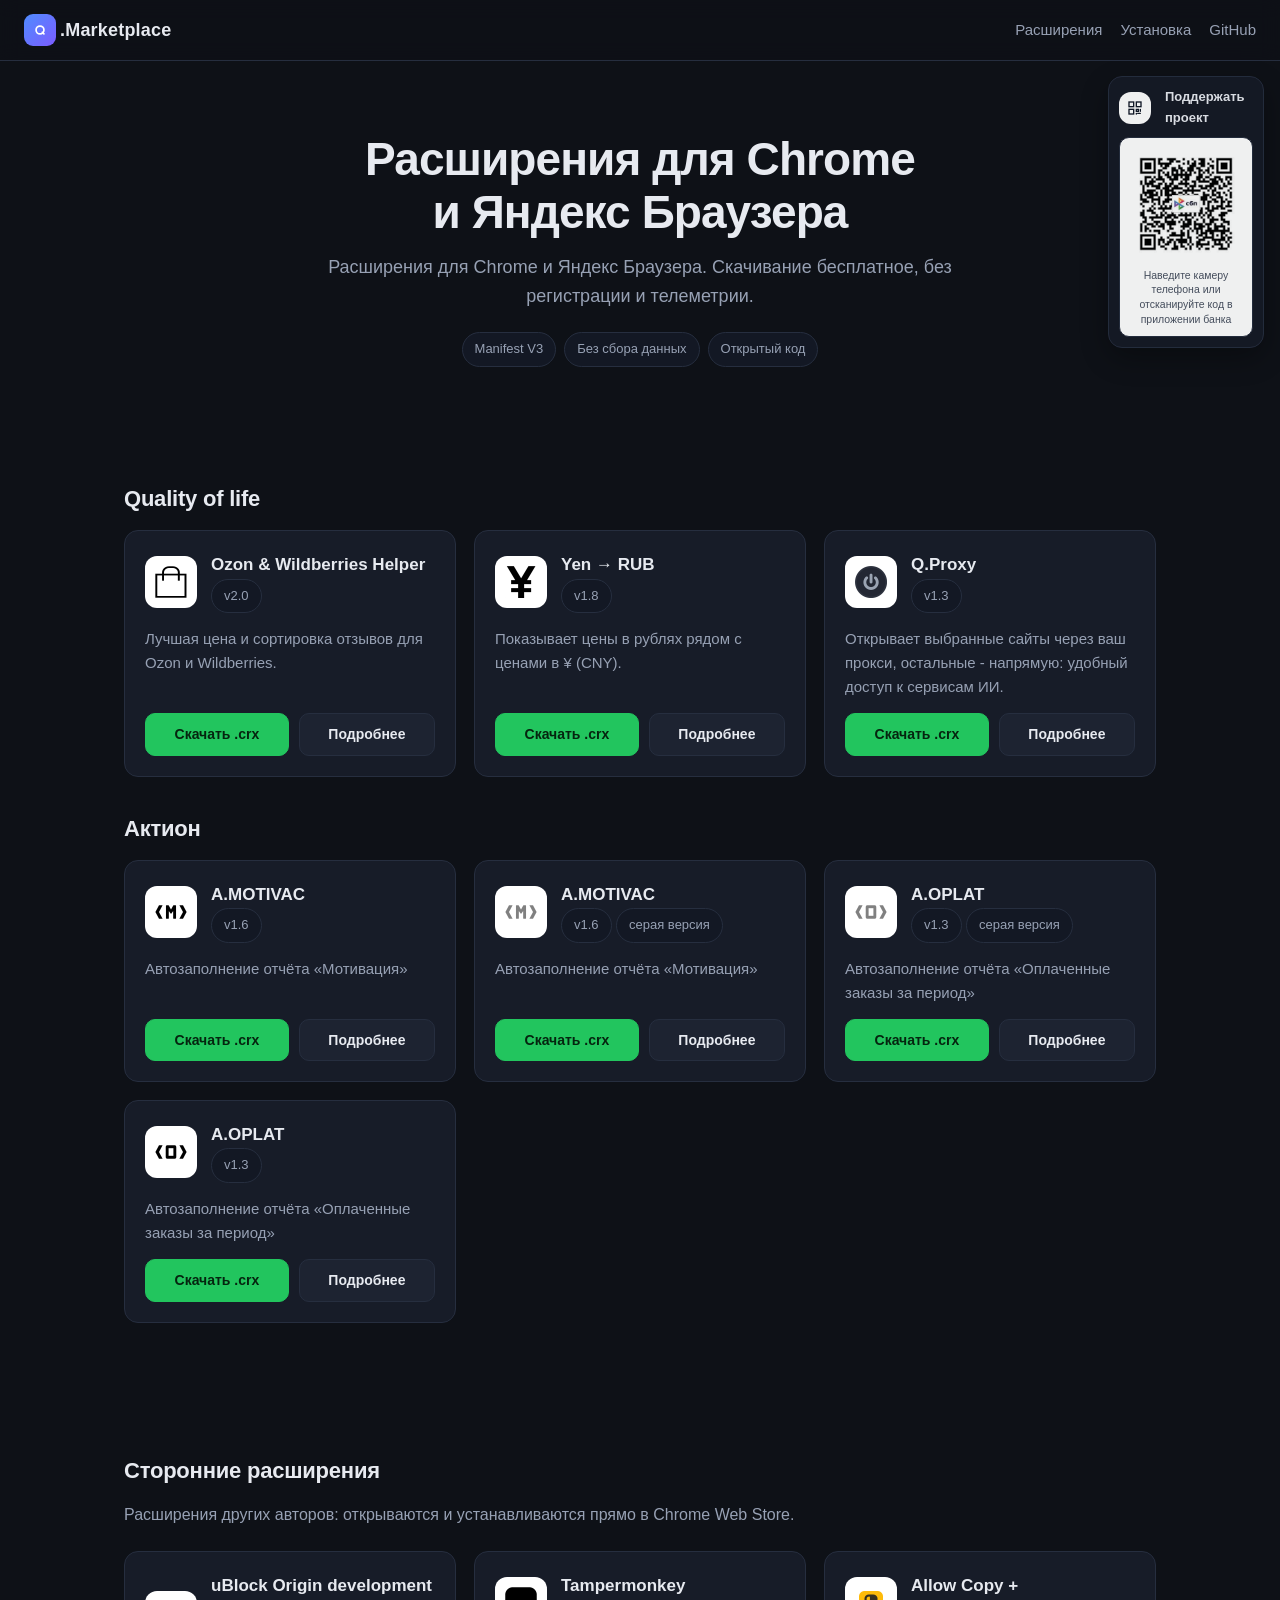
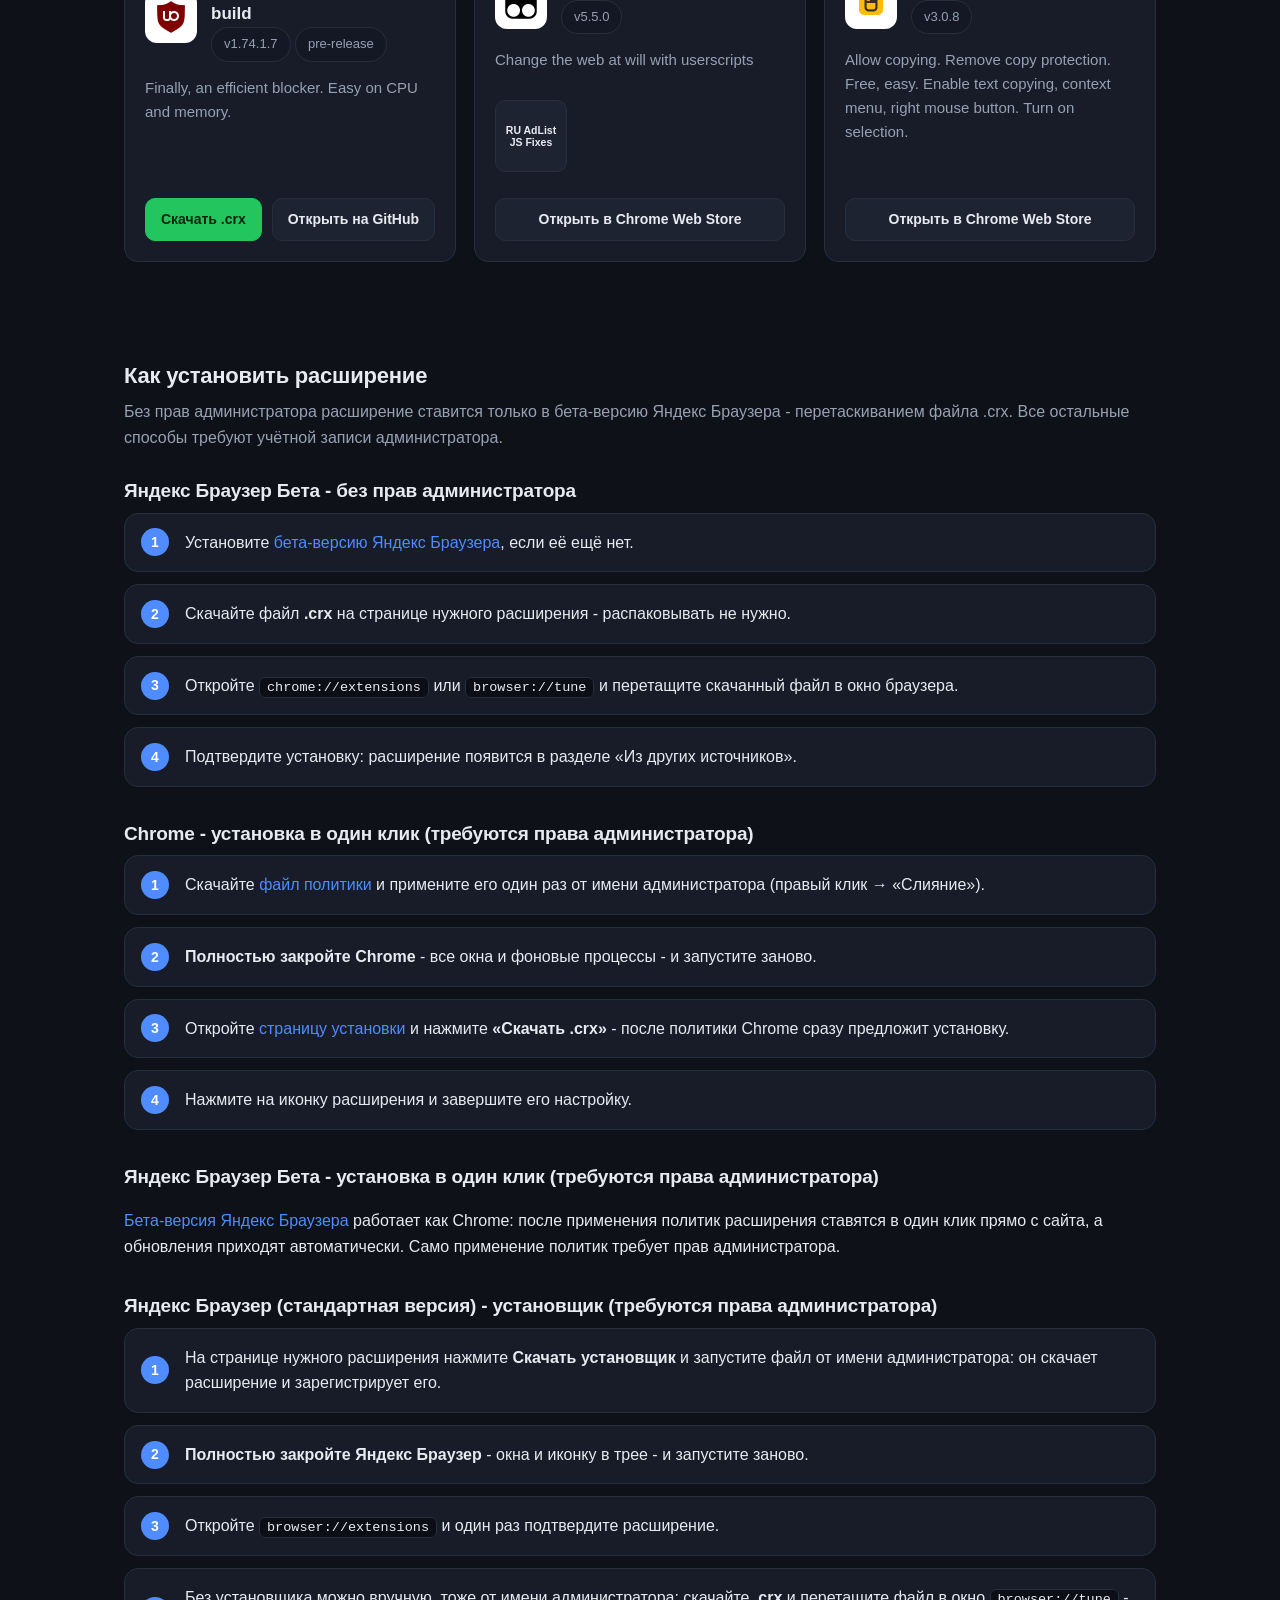
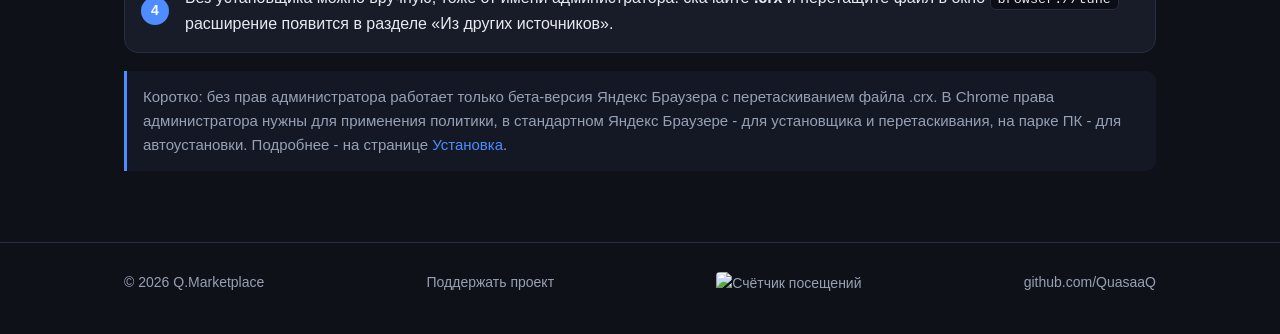
==== index.html @ f168f77b "Publish 2026-09-20 10:15" ====
<!DOCTYPE html>
<html lang="ru">
<head>
  <meta charset="UTF-8">
  <meta name="viewport" content="width=device-width, initial-scale=1">
  <title>Q.Marketplace - расширения для Chrome и Яндекс Браузера</title>
  <meta name="description" content="Расширения для Chrome и Яндекс Браузера">
  <link rel="icon" href="assets/icon.svg">
  <link rel="stylesheet" href="assets/style.css">
<!-- Yandex.Metrika counter -->
<script type="text/javascript">
   (function(m,e,t,r,i,k,a){m[i]=m[i]||function(){(m[i].a=m[i].a||[]).push(arguments)};
   m[i].l=1*new Date();
   for (var j = 0; j < document.scripts.length; j++) { if (document.scripts[j].src === r) { return; } }
   k=e.createElement(t),a=e.getElementsByTagName(t)[0],k.async=1,k.src=r,a.parentNode.insertBefore(k,a)})
   (window, document, "script", "https://mc.yandex.ru/metrika/tag.js", "ym");

   ym(112718501, "init", { clickmap:true, trackLinks:true, accurateTrackBounce:true, webvisor:true });
</script>
<noscript><div><img src="https://mc.yandex.ru/watch/112718501" style="position:absolute; left:-9999px;" alt=""></div></noscript>
<!-- /Yandex.Metrika counter -->
</head>
<body>

<header class="site-header">
  <a class="brand" href="./" aria-label="Q.Marketplace"><span class="brand-mark"><svg viewBox="0 0 64 64" width="18" height="18" aria-hidden="true" xmlns="http://www.w3.org/2000/svg"><g fill="none" stroke="#ffffff" stroke-width="6" stroke-linecap="round"><circle cx="32" cy="32" r="14"/><line x1="40" y1="40" x2="46" y2="46"/></g></svg></span>.Marketplace</a>
  <nav class="site-nav">
    <a href="#extensions">Расширения</a>
    <a href="install/">Установка</a>
    <a href="https://github.com/QuasaaQ" target="_blank" rel="noopener">GitHub</a>
  </nav>
</header><aside class="card donate-widget" id="donate">
  <div class="card-head">
    <div class="card-icon"><svg viewBox="0 0 24 24" width="22" height="22" aria-hidden="true" xmlns="http://www.w3.org/2000/svg"><g fill="none" stroke="#111827" stroke-width="2" stroke-linecap="round"><rect x="3" y="3" width="7" height="7"/><rect x="14" y="3" width="7" height="7"/><rect x="3" y="14" width="7" height="7"/><path d="M14 14h3v3h-3z"/><path d="M20 14v3M20 20h-4M14 20v1"/></g></svg></div>
    <div>
      <h3>Поддержать проект</h3><span class="badge">QR-код</span>
    </div>
  </div>
  <p>Расширения бесплатные, без рекламы и регистрации. Если они экономят ваше время, можно поддержать разработку переводом по QR-коду - сумма любая.</p>
  <div class="donate-qr">
    <img src="assets/donation-qr.jpg" alt="Поддержать проект" loading="lazy">
    <span class="donate-caption">Наведите камеру телефона или отсканируйте код в приложении банка</span>
  </div>
</aside>
<main>

  <section class="hero">
    <div class="wrap">
      <h1>Расширения для Chrome<br>и Яндекс Браузера</h1>
      <p>Расширения для Chrome и Яндекс Браузера. Скачивание бесплатное, без регистрации и телеметрии.</p>
      <div class="hero-badges">
        <span class="badge">Manifest V3</span>
        <span class="badge">Без сбора данных</span>
        <span class="badge">Открытый код</span>
      </div>
    </div>
  </section>

  <section class="section" id="extensions">
    <div class="wrap">

      <div class="section-head">
        <h2 class="section-title">Quality of life</h2>
      </div>
      <div class="grid">
        <article class="card">
          <div class="card-head">
            <div class="card-icon"><img src="assets/ozon-wb-helper.png" alt=""></div>
            <div>
              <h3>Ozon & Wildberries Helper</h3>
              <span class="badge">v2.0</span>
            </div>
          </div>
          <p>Лучшая цена и сортировка отзывов для Ozon и Wildberries.</p>
          <div class="card-actions">
            <a class="btn btn-success" href="downloads/ozon-wb-helper.crx">Скачать .crx</a>
            <a class="btn" href="ozon-wb-helper/">Подробнее</a>
          </div>
        </article>
        <article class="card">
          <div class="card-head">
            <div class="card-icon"><img src="assets/yen-to-rub.png" alt=""></div>
            <div>
              <h3>Yen → RUB</h3>
              <span class="badge">v1.8</span>
            </div>
          </div>
          <p>Показывает цены в рублях рядом с ценами в ¥ (CNY).</p>
          <div class="card-actions">
            <a class="btn btn-success" href="downloads/yen-to-rub.crx">Скачать .crx</a>
            <a class="btn" href="yen-to-rub/">Подробнее</a>
          </div>
        </article>
        <article class="card">
          <div class="card-head">
            <div class="card-icon"><img src="assets/q-proxy.png" alt=""></div>
            <div>
              <h3>Q.Proxy</h3>
              <span class="badge">v1.3</span>
            </div>
          </div>
          <p>Открывает выбранные сайты через ваш прокси, остальные - напрямую: удобный доступ к сервисам ИИ.</p>
          <div class="card-actions">
            <a class="btn btn-success" href="downloads/q-proxy.crx">Скачать .crx</a>
            <a class="btn" href="q-proxy/">Подробнее</a>
          </div>
        </article>
      </div>
      <div class="section-head">
        <h2 class="section-title">Актион</h2>
      </div>
      <div class="grid">
        <article class="card">
          <div class="card-head">
            <div class="card-icon"><img src="assets/a-motivac.png" alt=""></div>
            <div>
              <h3>A.MOTIVAC</h3>
              <span class="badge">v1.6</span>
            </div>
          </div>
          <p>Автозаполнение отчёта «Мотивация»</p>
          <div class="card-actions">
            <a class="btn btn-success" href="downloads/a-motivac.crx">Скачать .crx</a>
            <a class="btn" href="a-motivac/">Подробнее</a>
          </div>
        </article>
        <article class="card">
          <div class="card-head">
            <div class="card-icon"><img src="assets/a-motivac-grey.png" alt=""></div>
            <div>
              <h3>A.MOTIVAC</h3>
              <span class="badge">v1.6</span> <span class="badge">серая версия</span>
            </div>
          </div>
          <p>Автозаполнение отчёта «Мотивация»</p>
          <div class="card-actions">
            <a class="btn btn-success" href="downloads/a-motivac-grey.crx">Скачать .crx</a>
            <a class="btn" href="a-motivac-grey/">Подробнее</a>
          </div>
        </article>
        <article class="card">
          <div class="card-head">
            <div class="card-icon"><img src="assets/a-oplat-grey.png" alt=""></div>
            <div>
              <h3>A.OPLAT</h3>
              <span class="badge">v1.3</span> <span class="badge">серая версия</span>
            </div>
          </div>
          <p>Автозаполнение отчёта «Оплаченные заказы за период»</p>
          <div class="card-actions">
            <a class="btn btn-success" href="downloads/a-oplat-grey.crx">Скачать .crx</a>
            <a class="btn" href="a-oplat-grey/">Подробнее</a>
          </div>
        </article>
        <article class="card">
          <div class="card-head">
            <div class="card-icon"><img src="assets/a-oplat.png" alt=""></div>
            <div>
              <h3>A.OPLAT</h3>
              <span class="badge">v1.3</span>
            </div>
          </div>
          <p>Автозаполнение отчёта «Оплаченные заказы за период»</p>
          <div class="card-actions">
            <a class="btn btn-success" href="downloads/a-oplat.crx">Скачать .crx</a>
            <a class="btn" href="a-oplat/">Подробнее</a>
          </div>
        </article>
      </div>

    </div>
  </section>

  <section class="section" id="external">
    <div class="wrap">
      <div class="section-head">
        <h2 class="section-title">Сторонние расширения</h2>
      </div>
      <p class="section-sub">Расширения других авторов: открываются и устанавливаются прямо в Chrome Web Store.</p>
      <div class="grid">
        <article class="card">
          <div class="card-head">
            <div class="card-icon"><img src="assets/external/ublock.png" alt=""></div>
            <div>
              <h3>uBlock Origin development build</h3> <span class="badge">v1.74.1.7</span> <span class="badge">pre-release</span>
            </div>
          </div>
          <p>Finally, an efficient blocker. Easy on CPU and memory.</p>
          <div class="card-actions">
            <a class="btn btn-success" href="downloads/external/ublock.crx" download>Скачать .crx</a>
            <a class="btn" href="https://github.com/gorhill/uBlock/releases/tag/1.74.1b7" target="_blank" rel="noopener">Открыть на GitHub</a>
          </div>
        </article>
        <article class="card">
          <div class="card-head">
            <div class="card-icon"><img src="assets/external/dhdgffkkebhmkfjojejmpbldmpobfkfo.png" alt=""></div>
            <div>
              <h3>Tampermonkey</h3> <span class="badge">v5.5.0</span>
            </div>
          </div>
          <p>Change the web at will with userscripts</p>
          <div class="extra-actions">
          <a class="btn-extra" href="https://greasyfork.org/en/scripts/19993-ru-adlist-js-fixes" target="_blank" rel="noopener" title="RU AdList JS Fixes">RU AdList JS Fixes</a>
          </div>
          <div class="card-actions">
            <a class="btn" href="https://chromewebstore.google.com/detail/dhdgffkkebhmkfjojejmpbldmpobfkfo" target="_blank" rel="noopener">Открыть в Chrome Web Store</a>
          </div>
        </article>
        <article class="card">
          <div class="card-head">
            <div class="card-icon"><img src="assets/external/ajhbdcgfhlhhmocddefknjjkejcfpbnj.png" alt=""></div>
            <div>
              <h3>Allow Copy +</h3> <span class="badge">v3.0.8</span>
            </div>
          </div>
          <p>Allow copying. Remove copy protection. Free, easy. Enable text copying, context menu, right mouse button. Turn on selection.</p>
          <div class="card-actions">
            <a class="btn" href="https://chromewebstore.google.com/detail/ajhbdcgfhlhhmocddefknjjkejcfpbnj" target="_blank" rel="noopener">Открыть в Chrome Web Store</a>
          </div>
        </article>
      </div>
    </div>
  </section>

  <section class="section" id="how">
    <div class="wrap">
      <h2 class="section-title">Как установить расширение</h2>
      <p class="section-sub">Без прав администратора расширение ставится только в бета-версию Яндекс Браузера - перетаскиванием файла .crx. Все остальные способы требуют учётной записи администратора.</p>

      <h3 class="section-title" style="font-size:19px;margin:26px 0 6px">Яндекс Браузер Бета - без прав администратора</h3>
      <ol class="steps">
        <li>Установите <a href="https://browser.yandex.ru/beta" target="_blank" rel="noopener">бета-версию Яндекс Браузера</a>, если её ещё нет.</li>
        <li>Скачайте файл <strong>.crx</strong> на странице нужного расширения - распаковывать не нужно.</li>
        <li>Откройте <code>chrome://extensions</code> или <code>browser://tune</code> и перетащите скачанный файл в окно браузера.</li>
        <li>Подтвердите установку: расширение появится в разделе «Из других источников».</li>
      </ol>

      <h3 class="section-title" style="font-size:19px;margin:32px 0 6px">Chrome - установка в один клик (требуются права администратора)</h3>
      <ol class="steps">
        <li>Скачайте <a href="install/install-policy.reg" download>файл политики</a> и примените его один раз от имени администратора (правый клик → «Слияние»).</li>
        <li><strong>Полностью закройте Chrome</strong> - все окна и фоновые процессы - и запустите заново.</li>
        <li>Откройте <a href="install/">страницу установки</a> и нажмите <strong>«Скачать .crx»</strong> - после политики Chrome сразу предложит установку.</li>
        <li>Нажмите на иконку расширения и завершите его настройку.</li>
      </ol>

      <h3 class="section-title" style="font-size:19px;margin:32px 0 6px">Яндекс Браузер Бета - установка в один клик (требуются права администратора)</h3>
      <p class="lead"><a href="https://browser.yandex.ru/beta" target="_blank" rel="noopener">Бета-версия Яндекс Браузера</a> работает как Chrome: после применения политик расширения ставятся в один клик прямо с сайта, а обновления приходят автоматически. Само применение политик требует прав администратора.</p>

      <h3 class="section-title" style="font-size:19px;margin:32px 0 6px">Яндекс Браузер (стандартная версия) - установщик (требуются права администратора)</h3>
      <ol class="steps">
        <li>На странице нужного расширения нажмите <strong>Скачать установщик</strong> и запустите файл от имени администратора: он скачает расширение и зарегистрирует его.</li>
        <li><strong>Полностью закройте Яндекс Браузер</strong> - окна и иконку в трее - и запустите заново.</li>
        <li>Откройте <code>browser://extensions</code> и один раз подтвердите расширение.</li>
        <li>Без установщика можно вручную, тоже от имени администратора: скачайте <strong>.crx</strong> и перетащите файл в окно <code>browser://tune</code> - расширение появится в разделе «Из других источников».</li>
      </ol>

      <p class="note">Коротко: без прав администратора работает только бета-версия Яндекс Браузера с перетаскиванием файла .crx. В Chrome права администратора нужны для применения политики, в стандартном Яндекс Браузере - для установщика и перетаскивания, на парке ПК - для автоустановки. Подробнее - на странице <a href="install/">Установка</a>.</p>
    </div>
  </section>

</main>
<footer class="site-footer">
  <div class="wrap">
    <span>© <span id="year">2026</span> Q.Marketplace</span>

    <a class="footer-donate" href="#donate">Поддержать проект</a>
    <span class="visit-badge"><img src="https://hits.sh/quasaaq.github.io/marketplace.svg?style=flat-square&label=visits&color=4f8cff" alt="Счётчик посещений" loading="lazy"></span>
    <a href="https://github.com/QuasaaQ" target="_blank" rel="noopener">github.com/QuasaaQ</a>
  </div>
</footer>

<script>document.getElementById('year').textContent = new Date().getFullYear();</script>
</body>
</html>
---- assets/style.css ----
/* Q.Marketplace - общие стили сайта (GitHub Pages) */

:root {
  --bg: #0e1117;
  --bg-soft: #131824;
  --surface: #171c28;
  --surface-2: #1d2331;
  --border: #262e3f;
  --text: #e7eaf0;
  --muted: #97a1b4;
  --accent: #4f8cff;
  --accent-hover: #3d7bf0;
  --success: #22c55e;
  --radius: 14px;
  --radius-sm: 10px;
  --max: 1080px;
  --shadow: 0 10px 30px rgba(0, 0, 0, .35);
}

* { box-sizing: border-box; }

html { scroll-behavior: smooth; }

body {
  margin: 0;
  background: var(--bg);
  color: var(--text);
  font: 16px/1.6 -apple-system, BlinkMacSystemFont, "Segoe UI", Roboto, "Helvetica Neue", Arial, sans-serif;
  -webkit-font-smoothing: antialiased;
}

a { color: var(--accent); text-decoration: none; }
a:hover { text-decoration: underline; }

img { max-width: 100%; display: block; }

/* ---------- Шапка ---------- */

.site-header {
  position: sticky;
  top: 0;
  z-index: 20;
  display: flex;
  align-items: center;
  justify-content: space-between;
  gap: 16px;
  padding: 14px 24px;
  background: rgba(14, 17, 23, .82);
  backdrop-filter: blur(10px);
  border-bottom: 1px solid var(--border);
}

.brand {
  display: inline-flex;
  align-items: center;
  gap: 4px;
  color: var(--text);
  font-weight: 700;
  font-size: 18px;
  letter-spacing: .2px;
}
.brand:hover { text-decoration: none; }

.brand-mark {
  display: grid;
  place-items: center;
  width: 32px;
  height: 32px;
  border-radius: 9px;
  background: linear-gradient(135deg, var(--accent), #7b5cff);
  color: #fff;
  font-weight: 800;
  font-size: 18px;
}

.site-nav { display: flex; align-items: center; gap: 18px; font-size: 15px; }
.site-nav a { color: var(--muted); }
.site-nav a:hover { color: var(--text); text-decoration: none; }

/* ---------- Контейнер ---------- */

.wrap {
  max-width: var(--max);
  margin: 0 auto;
  padding: 0 24px;
}

/* ---------- Hero ---------- */

.hero {
  padding: 72px 0 40px;
  text-align: center;
}

.hero h1 {
  margin: 0 0 14px;
  font-size: clamp(28px, 5vw, 46px);
  line-height: 1.15;
  letter-spacing: -0.02em;
}

.hero p {
  margin: 0 auto;
  max-width: 640px;
  color: var(--muted);
  font-size: 18px;
}

.hero-badges {
  display: flex;
  flex-wrap: wrap;
  justify-content: center;
  gap: 8px;
  margin-top: 22px;
}


.badge {
  display: inline-block;
  padding: 6px 12px;
  border: 1px solid var(--border);
  border-radius: 999px;
  background: var(--bg-soft);
  color: var(--muted);
  font-size: 13px;
}

/* ---------- Секции ---------- */

.section { padding: 40px 0 56px; }

.section-title {
  margin: 0 0 6px;
  font-size: 22px;
  letter-spacing: -0.01em;
}

.section-sub {
  margin: 0 0 24px;
  color: var(--muted);
}

/* ---------- Сетка карточек ---------- */

.grid {
  display: grid;
  grid-template-columns: repeat(auto-fill, minmax(300px, 1fr));
  gap: 18px;
}

.card {
  display: flex;
  flex-direction: column;
  gap: 14px;
  padding: 20px;
  background: var(--surface);
  border: 1px solid var(--border);
  border-radius: var(--radius);
  transition: transform .15s ease, border-color .15s ease;
}
.card:hover { transform: translateY(-2px); border-color: #33405a; }

.card-head { display: flex; align-items: center; gap: 14px; }

.section-head {
  display: flex;
  align-items: center;
  justify-content: space-between;
  gap: 16px;
  flex-wrap: wrap;
  margin: 34px 0 14px;
}
.section-head .section-title { margin: 0; }

.card-icon {
  flex: 0 0 auto;
  width: 52px;
  height: 52px;
  border-radius: 12px;
  background: #fff;
  display: grid;
  place-items: center;
  overflow: hidden;
}
.card-icon img { width: 32px; height: 32px; }

.card h3 { margin: 0; font-size: 17px; }
.card p { margin: 0; color: var(--muted); font-size: 15px; }

.card-actions { display: flex; flex-wrap: wrap; gap: 10px; margin-top: auto; }

/* Дополнительные ссылки стороннего расширения: квадратные кнопки над основными */
.extra-actions {
  display: flex;
  flex-wrap: wrap;
  gap: 10px;
  margin: 14px 0 12px;
}

.btn-extra {
  width: 72px;
  height: 72px;
  display: inline-flex;
  align-items: center;
  justify-content: center;
  padding: 6px;
  font-size: 10.5px;
  line-height: 1.2;
  font-weight: 600;
  color: var(--text);
  background: var(--surface-2);
  border: 1px solid var(--border);
  border-radius: var(--radius-sm);
  text-align: center;
  overflow: hidden;
  word-break: break-word;
}

.btn-extra:hover {
  background: #232b3c;
  border-color: var(--accent);
  color: #fff;
  text-decoration: none;
}

/* На карточке две кнопки стоят в один ряд: делаем их компактнее */
.card .card-actions .btn {
  flex: 1 1 auto;
  padding: 9px 12px;
  font-size: 14px;
  white-space: nowrap;
}

/* ---------- Кнопки ---------- */

.btn {
  display: inline-flex;
  align-items: center;
  justify-content: center;
  gap: 8px;
  padding: 10px 16px;
  border: 1px solid var(--border);
  border-radius: var(--radius-sm);
  background: var(--surface-2);
  color: var(--text);
  font-size: 15px;
  font-weight: 600;
  cursor: pointer;
  transition: background .15s ease, border-color .15s ease, transform .1s ease;
}
.btn:hover { background: #232b3c; text-decoration: none; }
.btn:active { transform: translateY(1px); }

.btn-primary {
  background: var(--accent);
  border-color: var(--accent);
  color: #fff;
}
.btn-primary:hover { background: var(--accent-hover); border-color: var(--accent-hover); }

.btn-success {
  background: var(--success);
  border-color: var(--success);
  color: #05240f;
}
.btn-success:hover { background: #1eb257; border-color: #1eb257; }

/* ---------- Шаги ---------- */

.steps {
  counter-reset: step;
  list-style: none;
  margin: 0;
  padding: 0;
  display: grid;
  gap: 12px;
}

.steps li {
  position: relative;
  padding: 16px 18px 16px 60px;
  background: var(--surface);
  border: 1px solid var(--border);
  border-radius: var(--radius);
}

.steps li::before {
  counter-increment: step;
  content: counter(step);
  position: absolute;
  left: 16px;
  top: 50%;
  transform: translateY(-50%);
  width: 28px;
  height: 28px;
  display: grid;
  place-items: center;
  border-radius: 50%;
  background: var(--accent);
  color: #fff;
  font-weight: 700;
  font-size: 14px;
}

.steps code {
  padding: 2px 7px;
  border-radius: 6px;
  background: #0b0e14;
  border: 1px solid var(--border);
  font-size: 13.5px;
  word-break: break-all;
}

.note {
  margin-top: 18px;
  padding: 14px 16px;
  border-left: 3px solid var(--accent);
  background: var(--bg-soft);
  border-radius: 0 var(--radius-sm) var(--radius-sm) 0;
  color: var(--muted);
  font-size: 15px;
}

/* ---------- Статья расширения ---------- */

.article { padding: 40px 0 64px; }

.article h1 { margin: 0 0 10px; font-size: clamp(26px, 4vw, 38px); letter-spacing: -0.02em; }
.article .lead { color: var(--muted); font-size: 18px; max-width: 720px; }

.article h2 { margin: 40px 0 12px; font-size: 21px; }

.feature-list { margin: 0; padding-left: 20px; color: var(--muted); }
.feature-list li { margin-bottom: 8px; }
.feature-list strong { color: var(--text); }

.download-box {
  display: flex;
  flex-wrap: wrap;
  align-items: center;
  justify-content: space-between;
  gap: 16px;
  margin: 22px 0 4px;
  padding: 20px;
  background: var(--surface);
  border: 1px solid var(--border);
  border-radius: var(--radius);
}

.download-box .meta { color: var(--muted); font-size: 14px; }
.download-box .meta strong { display: block; color: var(--text); font-size: 16px; }

.crumb { display: inline-block; margin-bottom: 18px; color: var(--muted); font-size: 14px; }

/* ---------- Поддержать проект: карточка с QR-кодом ---------- */

/* Карточка повторяет стиль карточек расширений (.card), но выведена из потока:
   она висит полупрозрачной подложкой в правом верхнем углу, поэтому вёрстку
   страницы не меняет - никакой второй колонки, никаких сдвигов текста. */
.donate-widget {
  position: fixed;
  top: 76px;
  right: 16px;
  z-index: 10;
  width: 232px;
  padding: 14px;
  gap: 10px;
  background: rgba(23, 28, 40, .92);
  backdrop-filter: blur(8px);
  -webkit-backdrop-filter: blur(8px);
  box-shadow: var(--shadow);
  opacity: .94;
  transition: opacity .15s ease;
}

.donate-widget:hover { opacity: 1; }

.donate-widget .card-icon { width: 40px; height: 40px; }
.donate-widget .card-icon svg { width: 20px; height: 20px; }
.donate-widget h3 { font-size: 15px; }
.donate-widget p { font-size: 13px; }

/* QR-код всегда на белой подложке: так он читается сканером */
.donate-widget .donate-qr {
  padding: 10px;
  background: #fff;
  border: 1px solid var(--border);
  border-radius: var(--radius-sm);
  text-align: center;
}

.donate-widget .donate-qr img { width: 100%; max-width: 220px; height: auto; margin: 0 auto; }

.donate-caption {
  display: block;
  margin-top: 8px;
  color: #4a5262;
  font-size: 11.5px;
  line-height: 1.4;
}

.donate-widget .card-actions .btn { flex: 1 1 auto; }

/* На средних экранах подложка ужимается до QR-кода, на телефонах - до
   минимальной карточки, чтобы не закрывать содержимое страницы. */
@media (max-width: 1500px) {
  .donate-widget { width: 156px; padding: 10px; gap: 8px; }
  .donate-widget p,
  .donate-widget .card-actions,
  .donate-widget .card-head .badge { display: none; }
  .donate-widget h3 { font-size: 13px; }
  .donate-widget .card-icon { width: 32px; height: 32px; }
  .donate-widget .card-icon svg { width: 16px; height: 16px; }
  .donate-widget .donate-qr img { max-width: 118px; }
  .donate-caption { font-size: 10.5px; }
}

@media (max-width: 720px) {
  .donate-widget { width: 104px; top: 64px; right: 8px; padding: 8px; gap: 6px; }
  .donate-widget .card-head { gap: 8px; }
  .donate-widget h3 { font-size: 11.5px; }
  .donate-widget .card-icon { width: 28px; height: 28px; }
  .donate-widget .donate-caption { display: none; }
  .donate-widget .donate-qr { padding: 6px; }
  .donate-widget .donate-qr img { max-width: 80px; }
}

/* ---------- Подвал ---------- */

.site-footer {
  border-top: 1px solid var(--border);
  padding: 28px 0 40px;
  color: var(--muted);
  font-size: 14px;
}
.site-footer .wrap { display: flex; flex-wrap: wrap; gap: 12px; justify-content: space-between; align-items: center; }
.site-footer a { color: var(--muted); }
.site-footer a:hover { color: var(--text); }

.footer-donate { color: var(--accent); }

/* Публичный счётчик посещений (необязательный) */
.visit-badge { display: inline-flex; align-items: center; }
.visit-badge img { height: 20px; border-radius: 4px; }

/* ---------- Адаптив ---------- */

@media (max-width: 560px) {
  .wrap { padding: 0 16px; }
  .site-header { padding: 12px 16px; }
  .hero { padding: 48px 0 28px; }
  .download-box { flex-direction: column; align-items: stretch; }
}
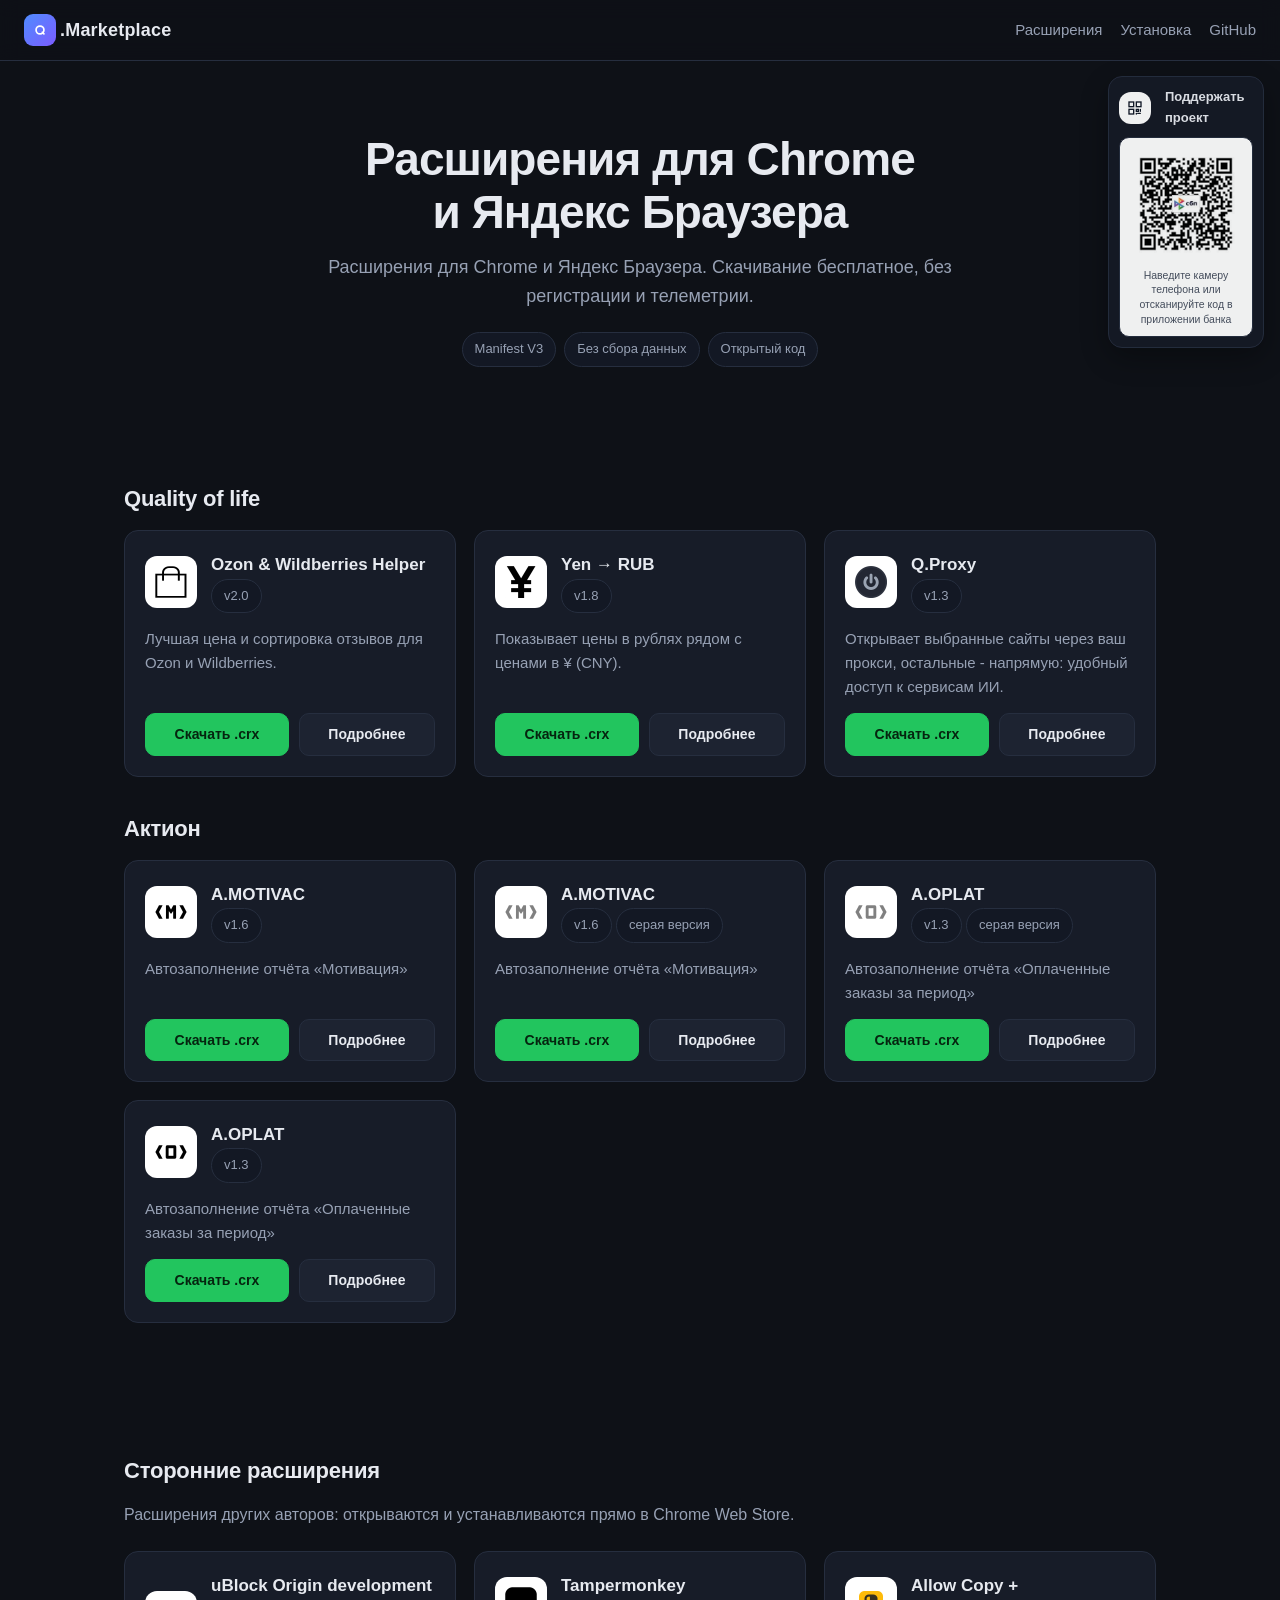
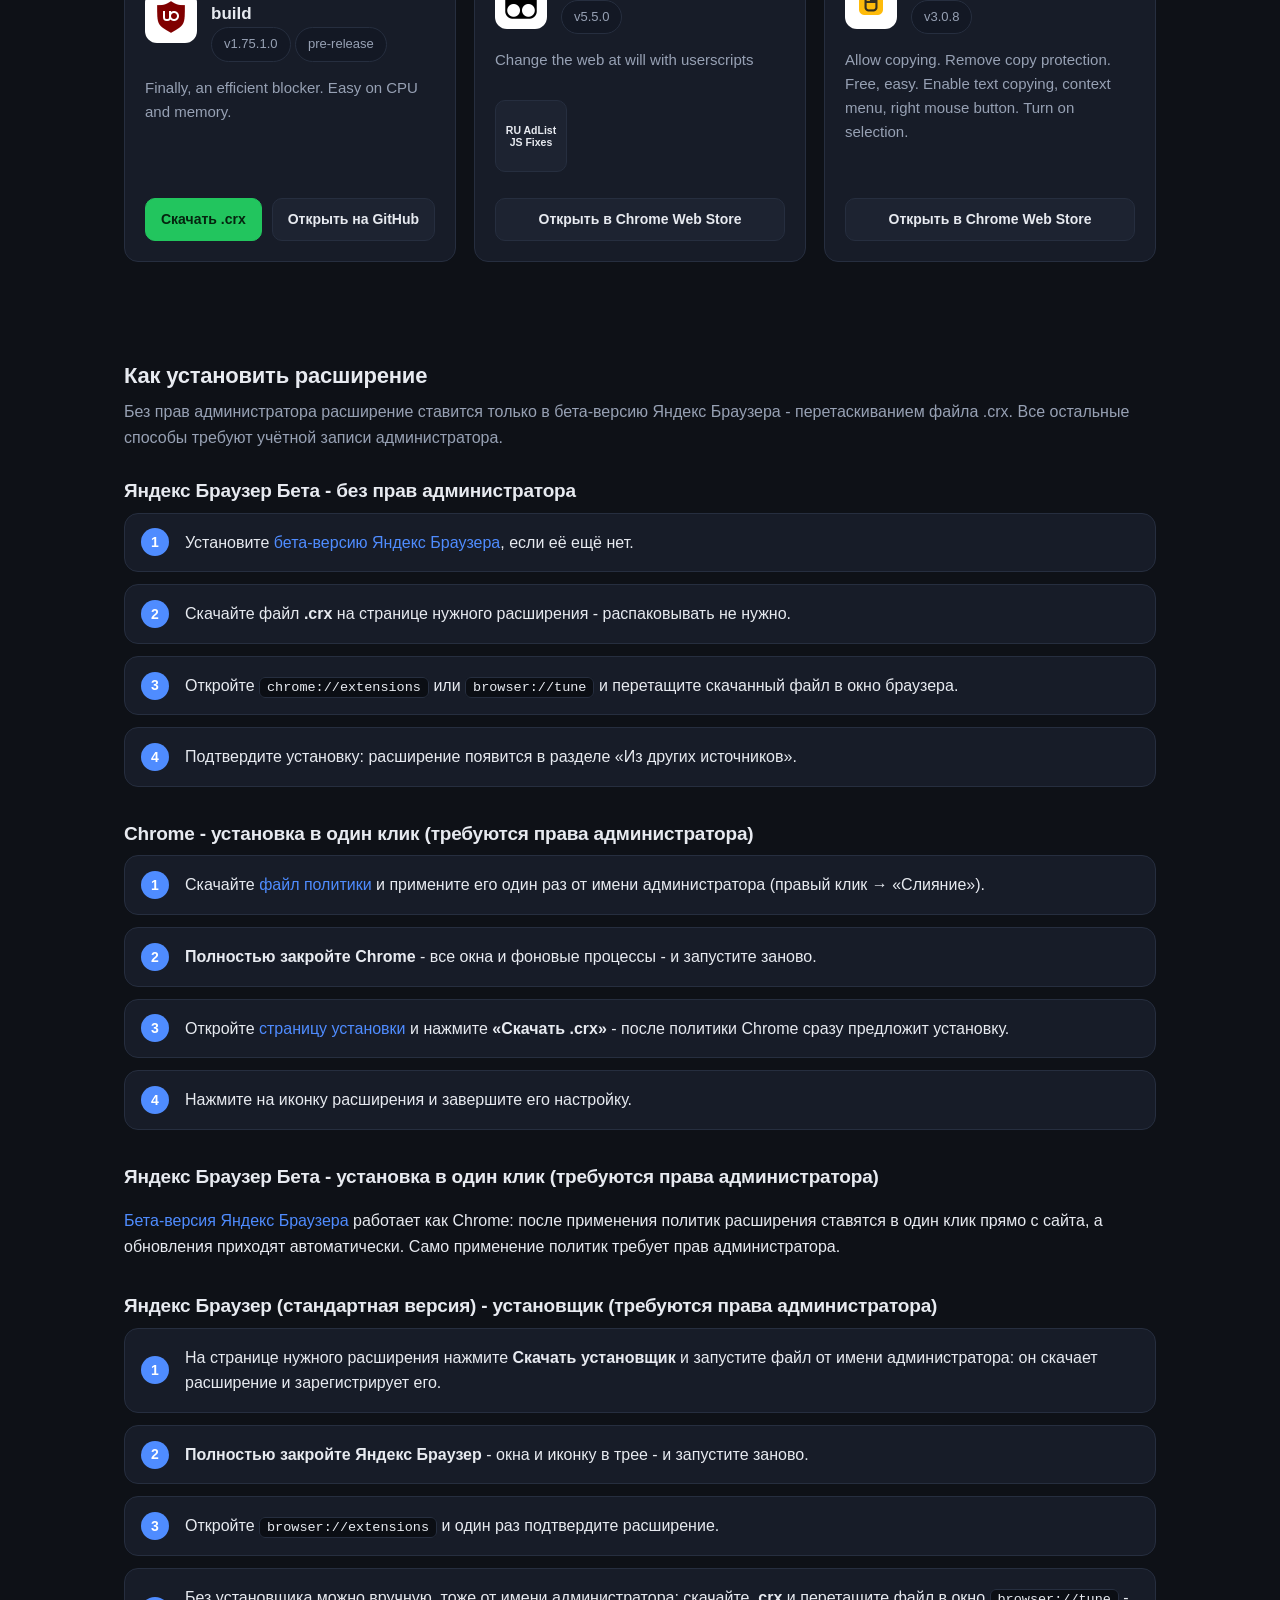
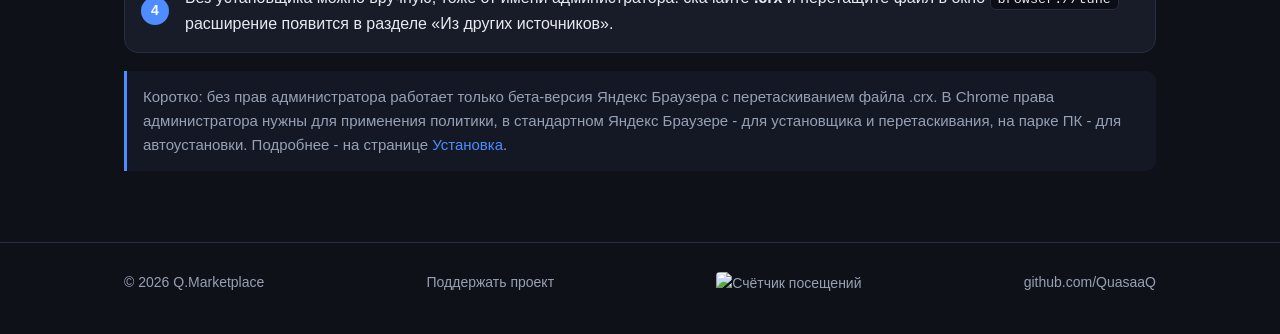
==== commit 86949ee7: "Publish 2026-09-20 10:33" ====
--- a/index.html
+++ b/index.html
@@ -182,13 +182,13 @@
           <div class="card-head">
             <div class="card-icon"><img src="assets/external/ublock.png" alt=""></div>
             <div>
-              <h3>uBlock Origin development build</h3> <span class="badge">v1.74.1.7</span> <span class="badge">pre-release</span>
+              <h3>uBlock Origin development build</h3> <span class="badge">v1.75.1.0</span> <span class="badge">pre-release</span>
             </div>
           </div>
           <p>Finally, an efficient blocker. Easy on CPU and memory.</p>
           <div class="card-actions">
             <a class="btn btn-success" href="downloads/external/ublock.crx" download>Скачать .crx</a>
-            <a class="btn" href="https://github.com/gorhill/uBlock/releases/tag/1.74.1b7" target="_blank" rel="noopener">Открыть на GitHub</a>
+            <a class="btn" href="https://github.com/gorhill/uBlock/releases/tag/1.75.1b0" target="_blank" rel="noopener">Открыть на GitHub</a>
           </div>
         </article>
         <article class="card">
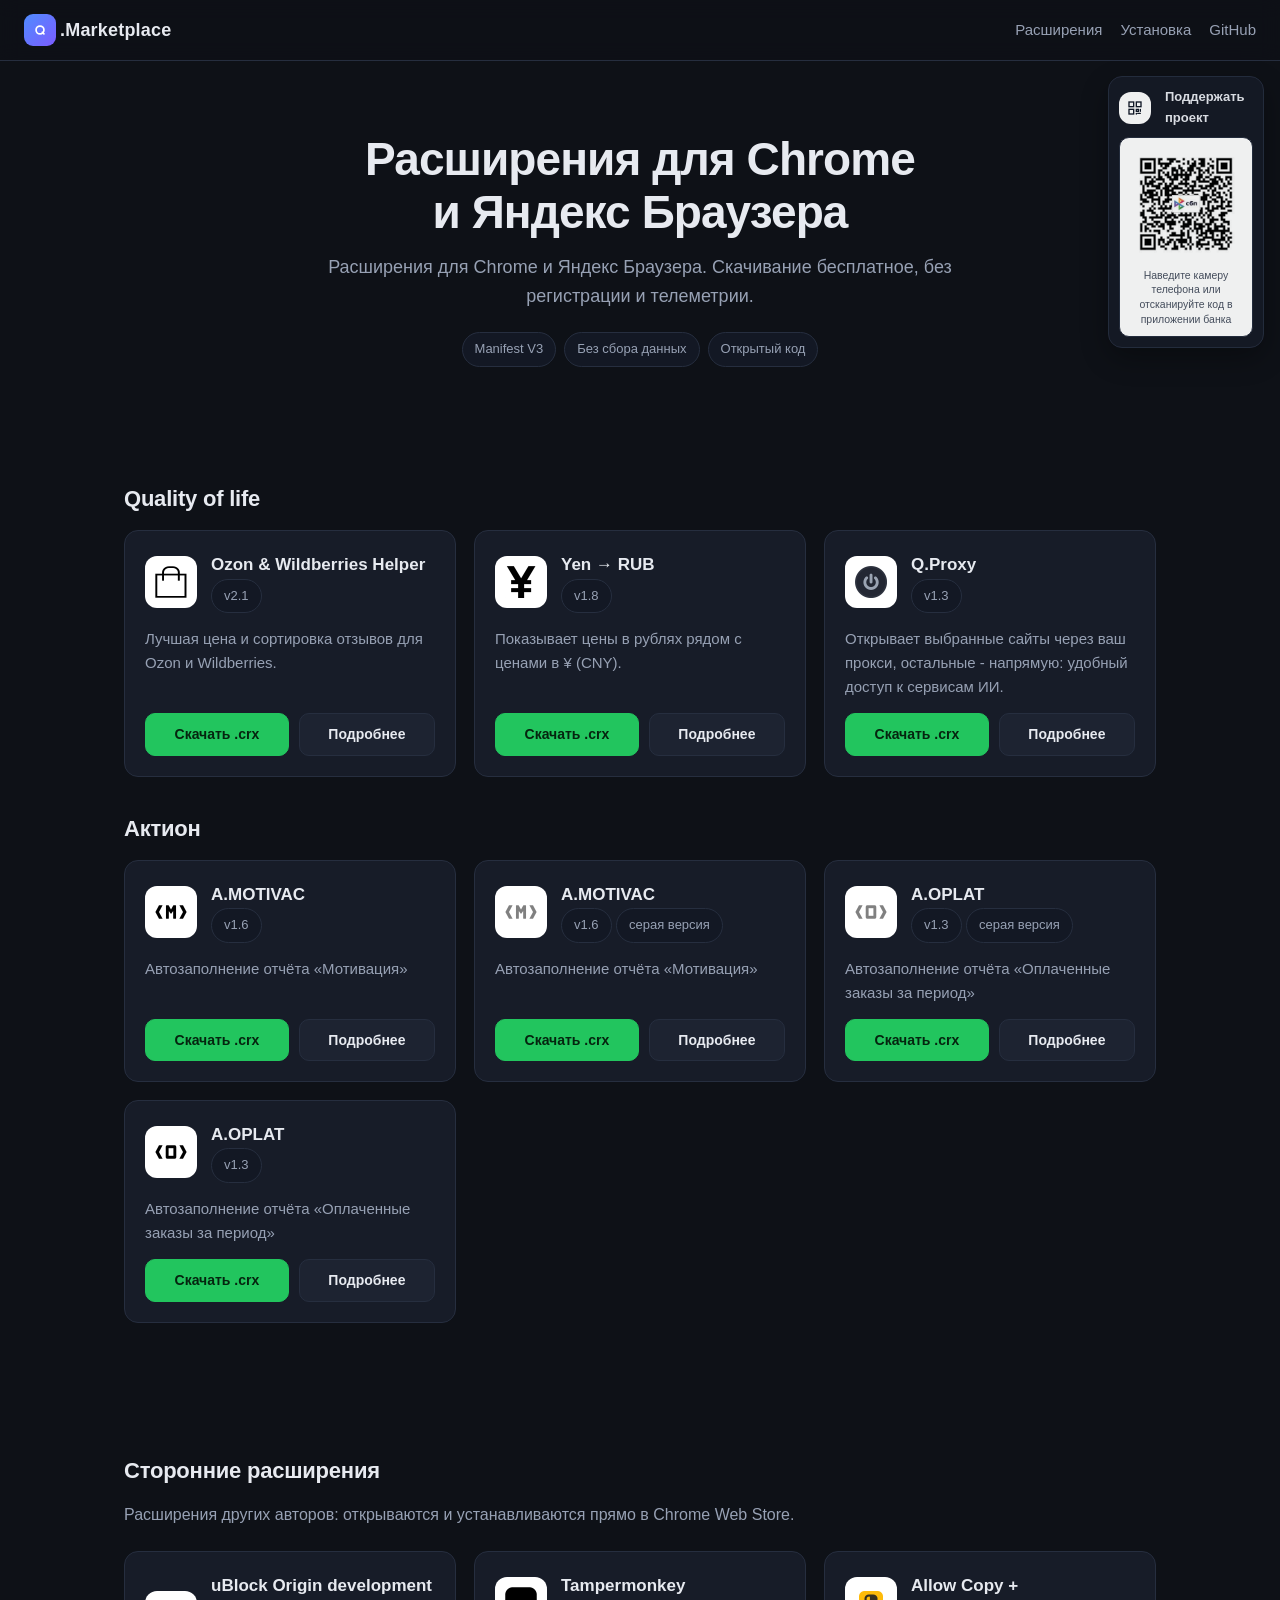
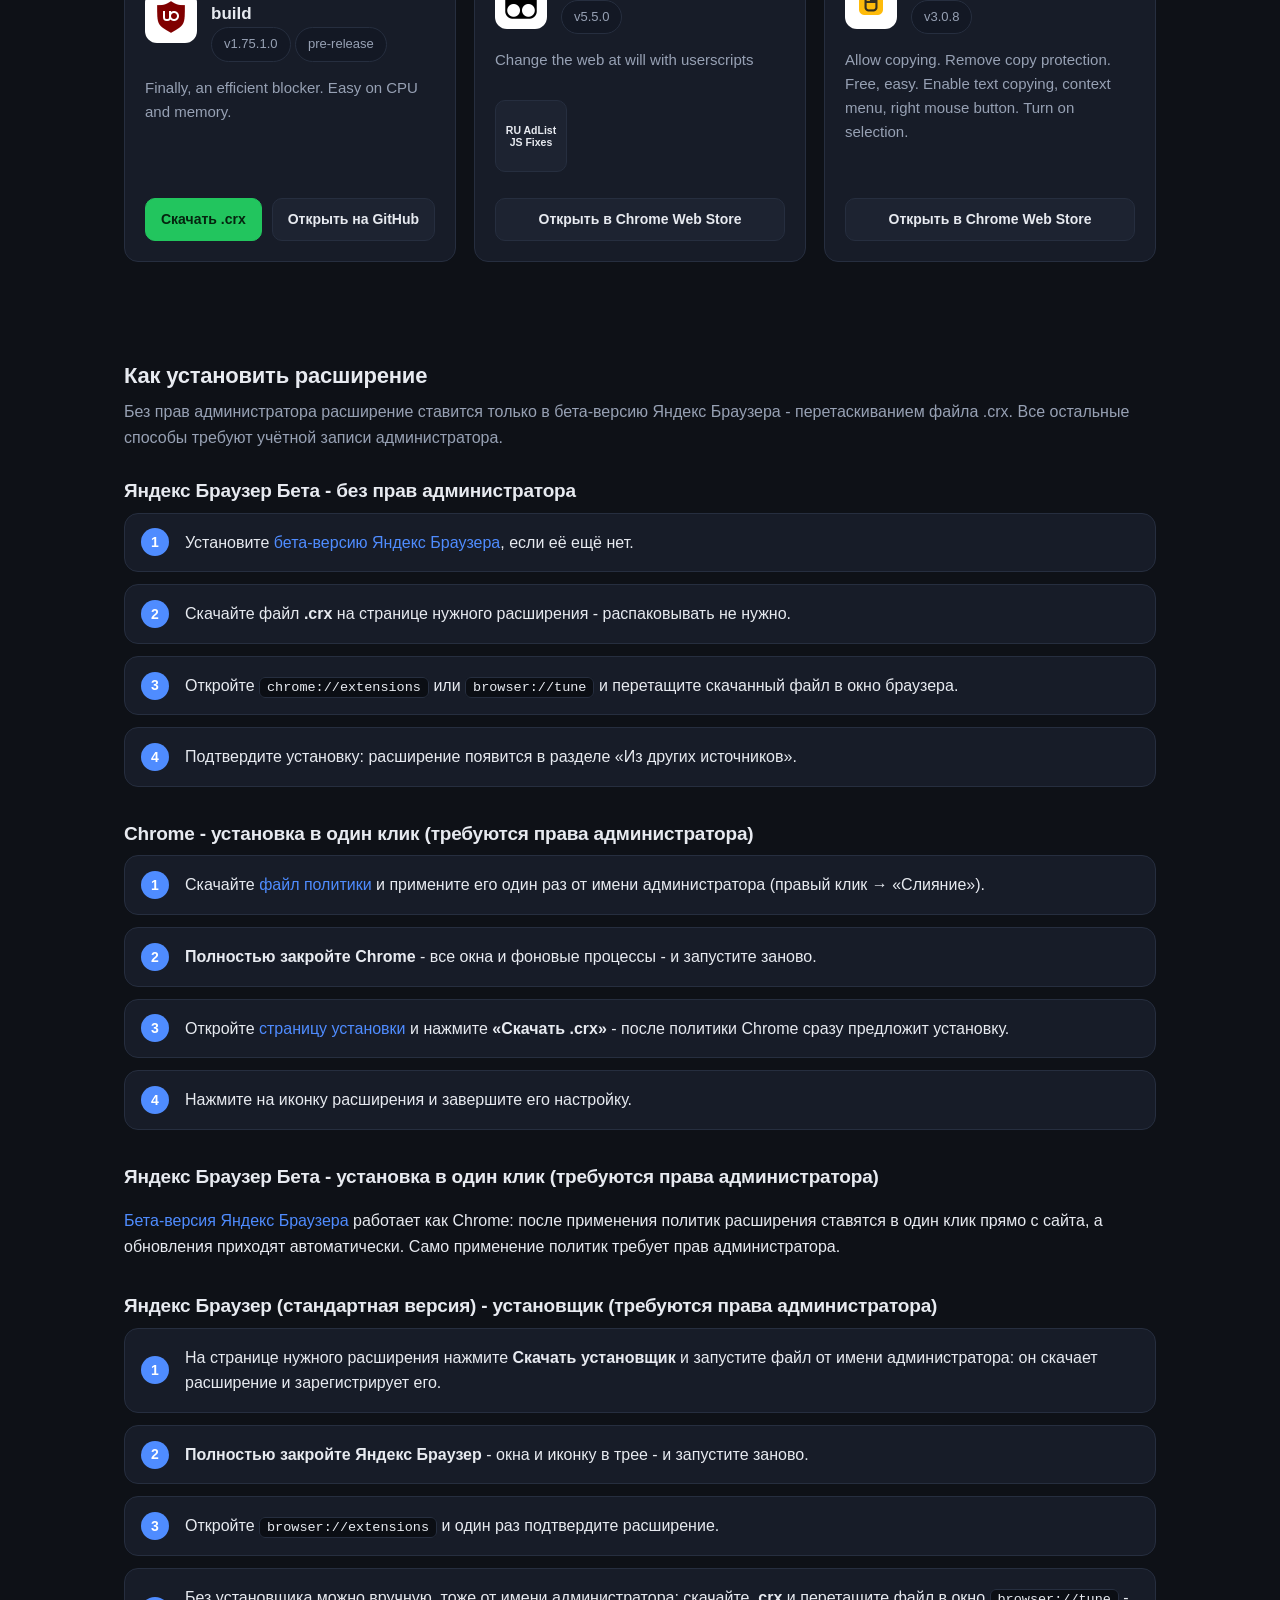
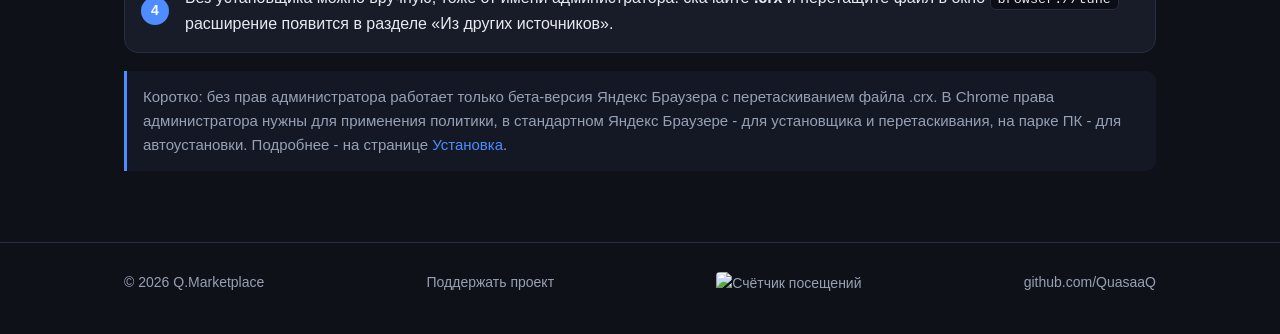
==== commit d27bcca7: "Publish 2026-09-20 10:44" ====
--- a/index.html
+++ b/index.html
@@ -68,7 +68,7 @@
             <div class="card-icon"><img src="assets/ozon-wb-helper.png" alt=""></div>
             <div>
               <h3>Ozon & Wildberries Helper</h3>
-              <span class="badge">v2.0</span>
+              <span class="badge">v2.1</span>
             </div>
           </div>
           <p>Лучшая цена и сортировка отзывов для Ozon и Wildberries.</p>
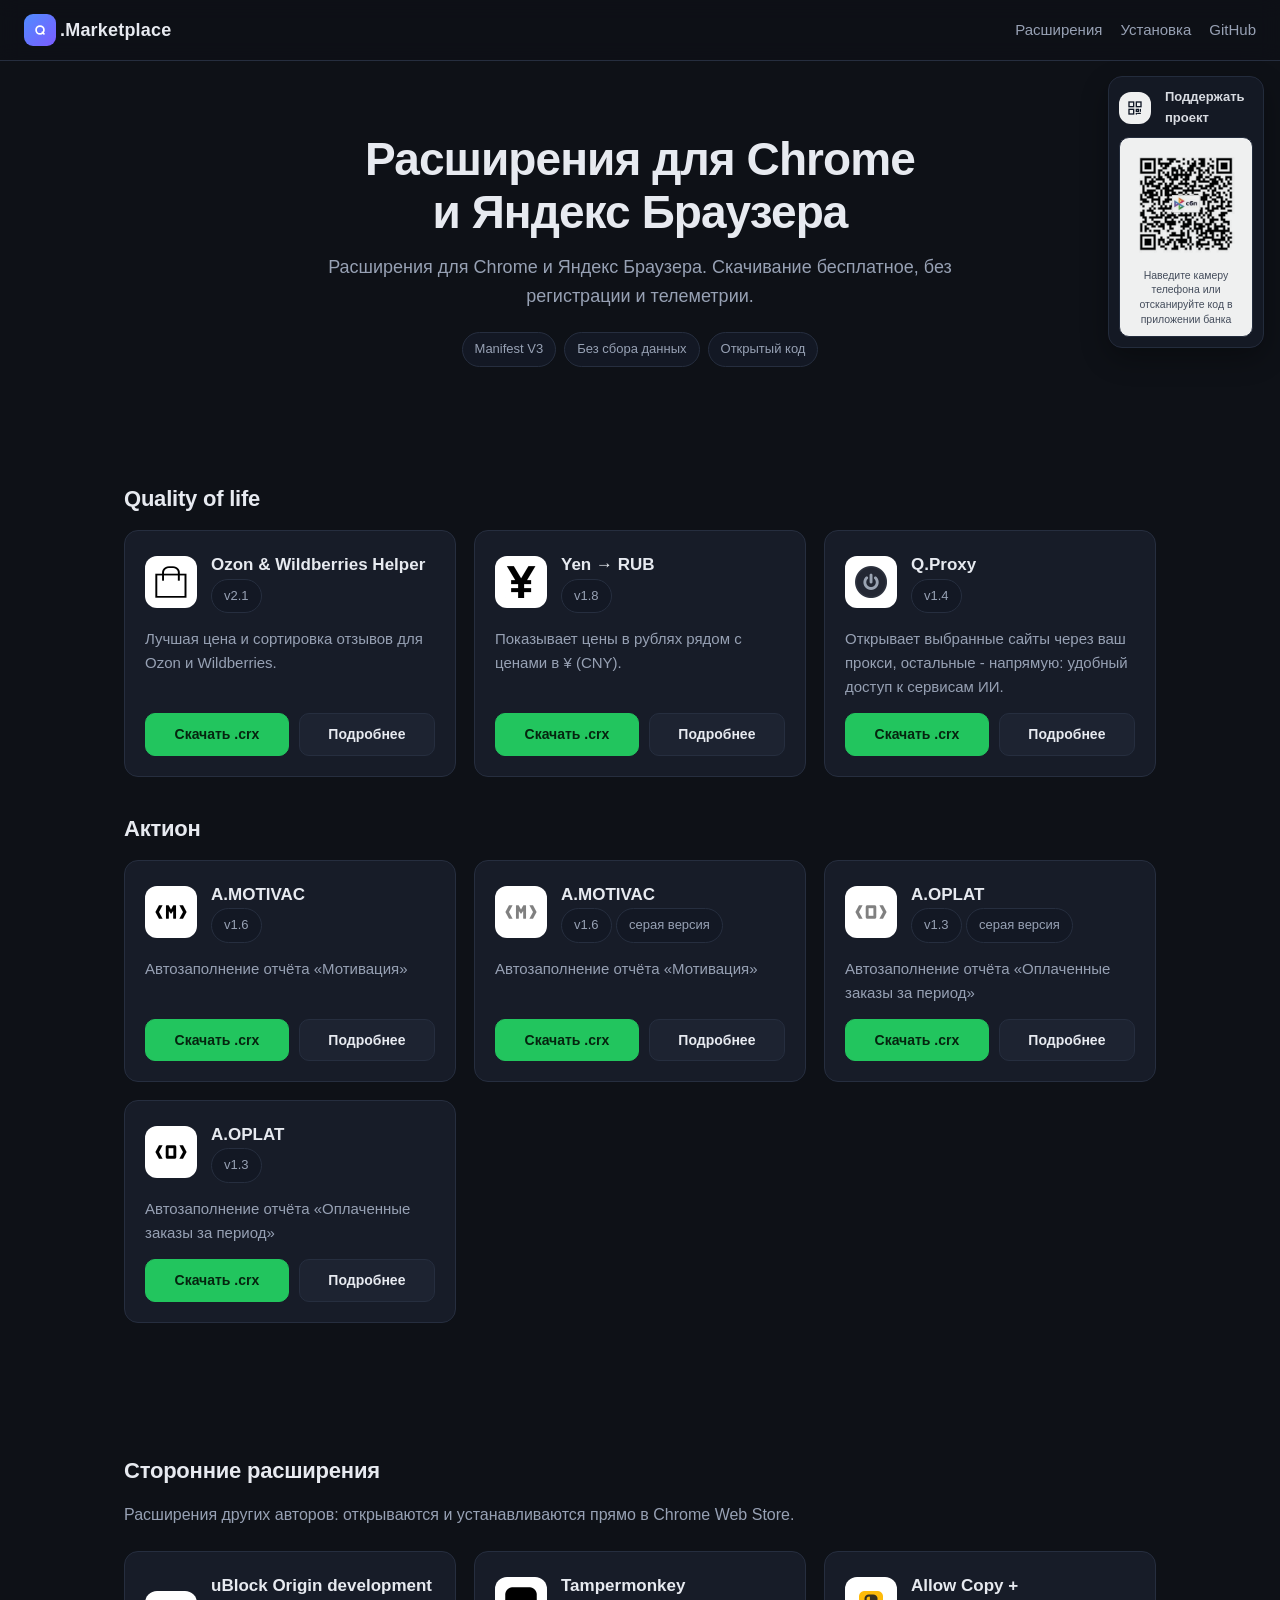
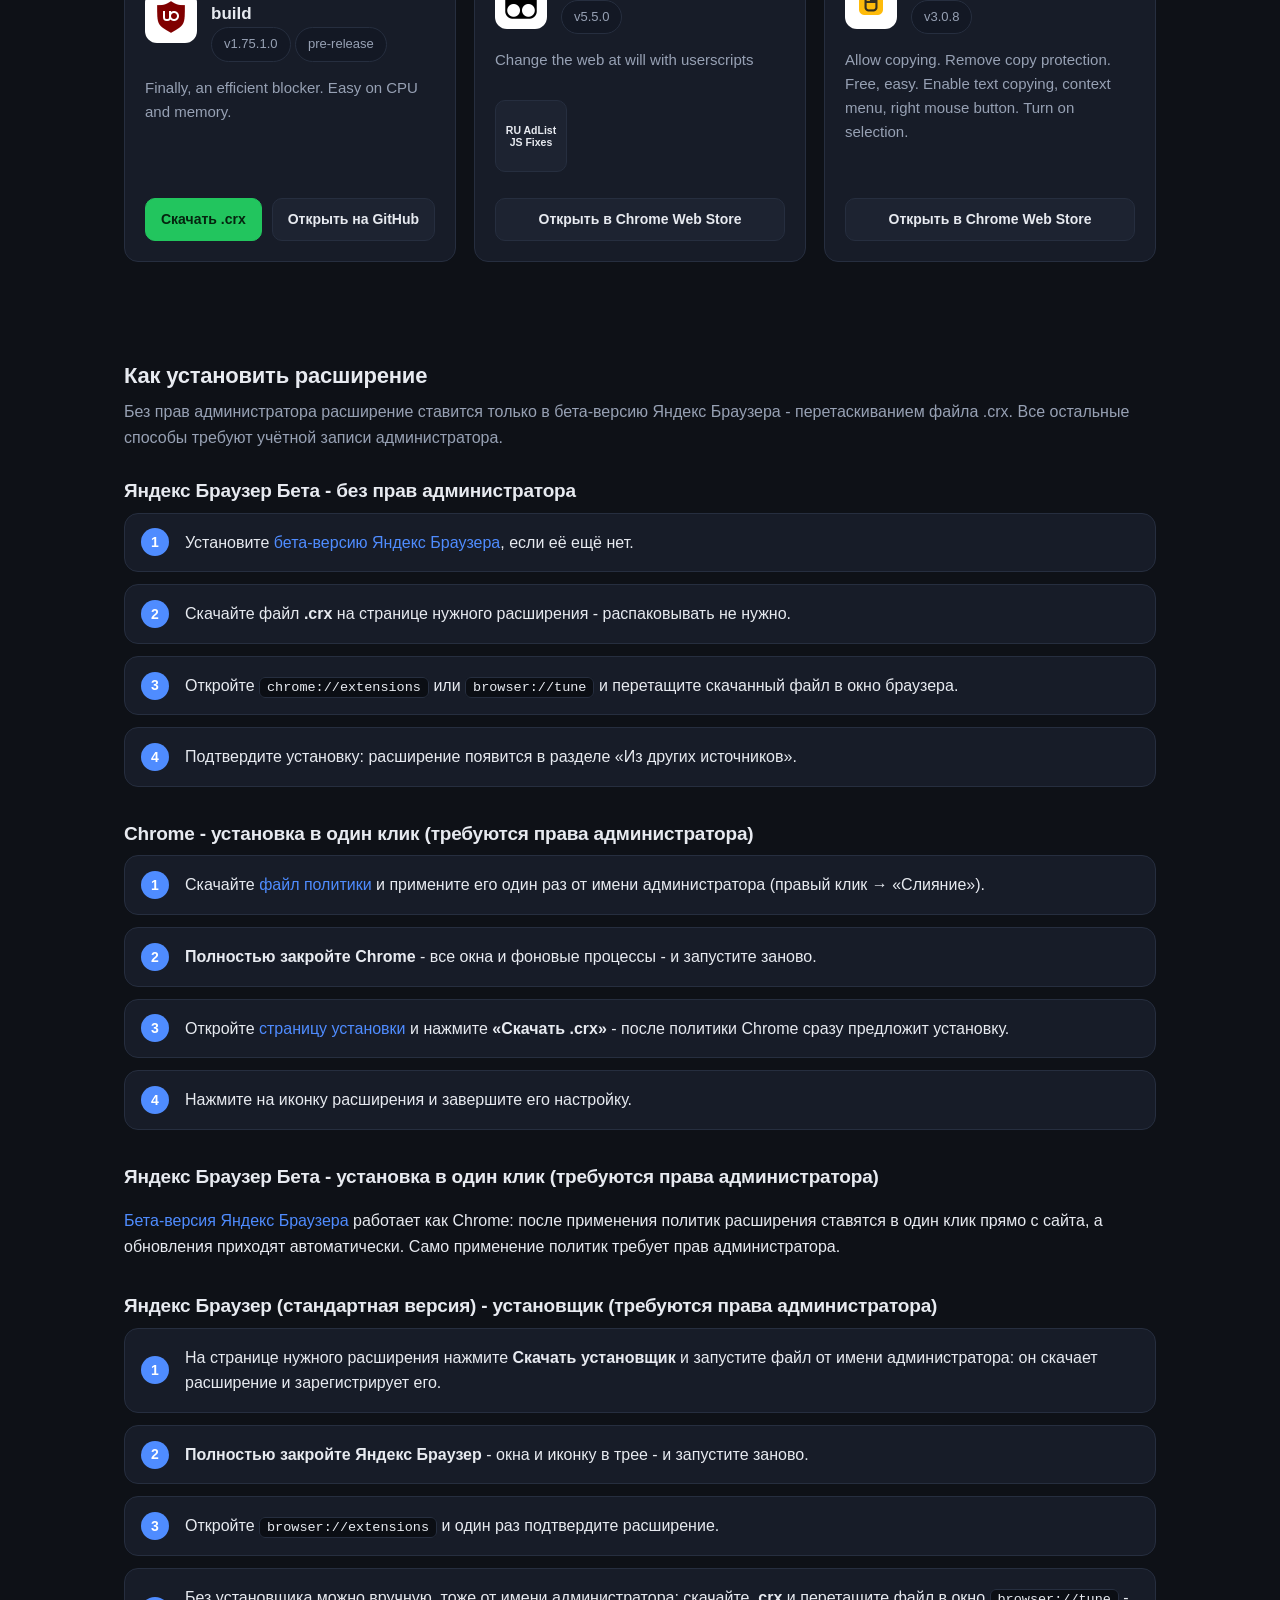
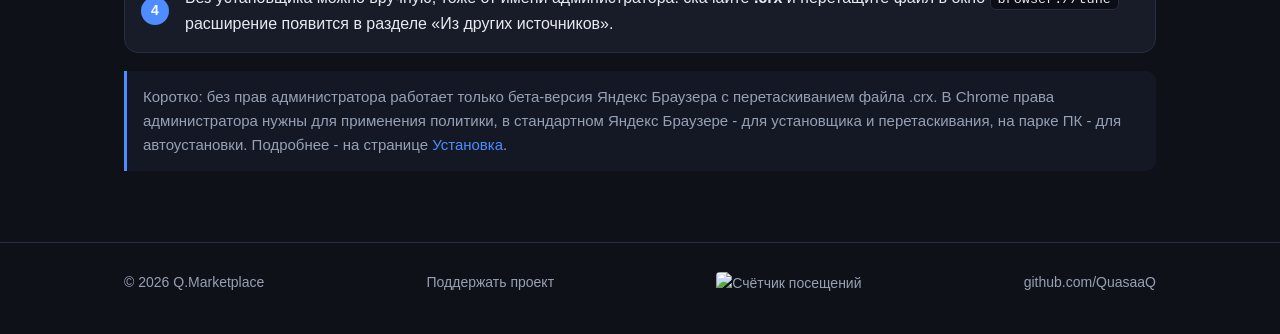
==== commit 5abbf958: "Publish 2026-09-21 20:48" ====
--- a/index.html
+++ b/index.html
@@ -96,7 +96,7 @@
             <div class="card-icon"><img src="assets/q-proxy.png" alt=""></div>
             <div>
               <h3>Q.Proxy</h3>
-              <span class="badge">v1.3</span>
+              <span class="badge">v1.4</span>
             </div>
           </div>
           <p>Открывает выбранные сайты через ваш прокси, остальные - напрямую: удобный доступ к сервисам ИИ.</p>
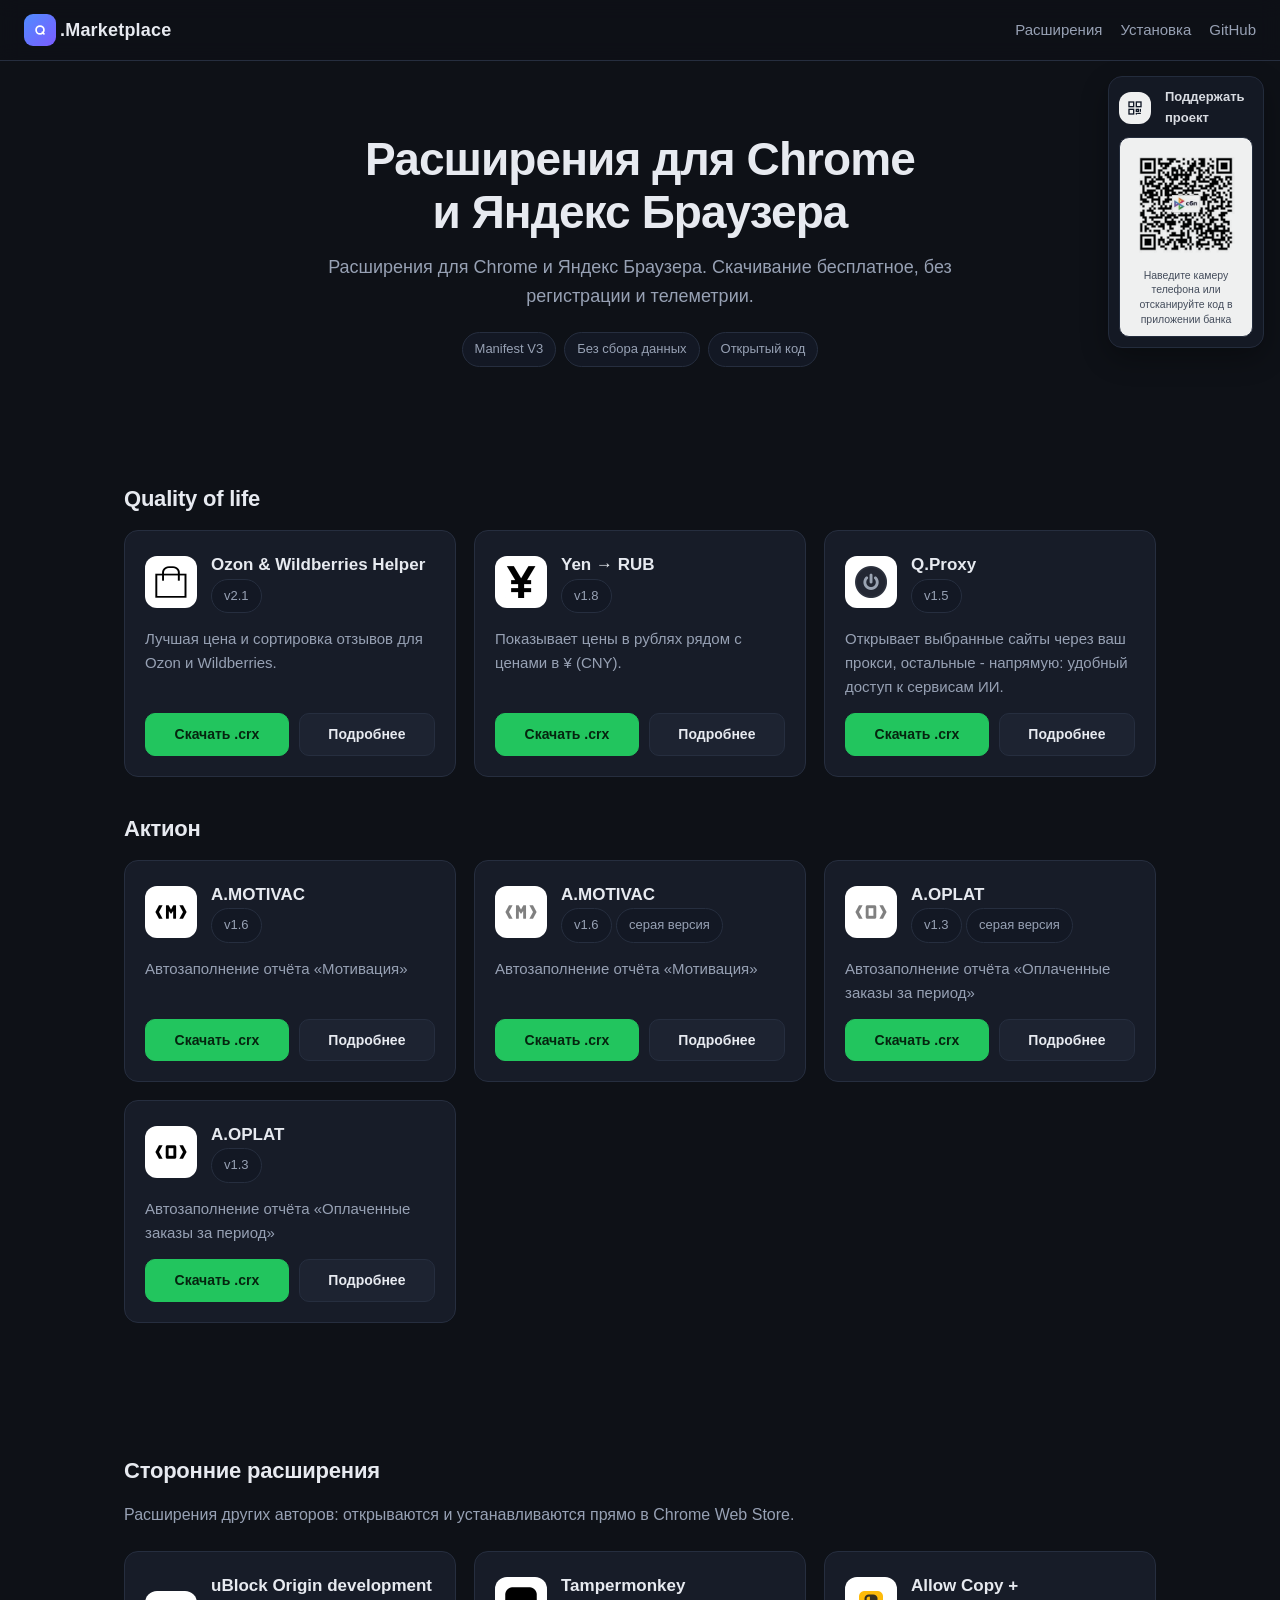
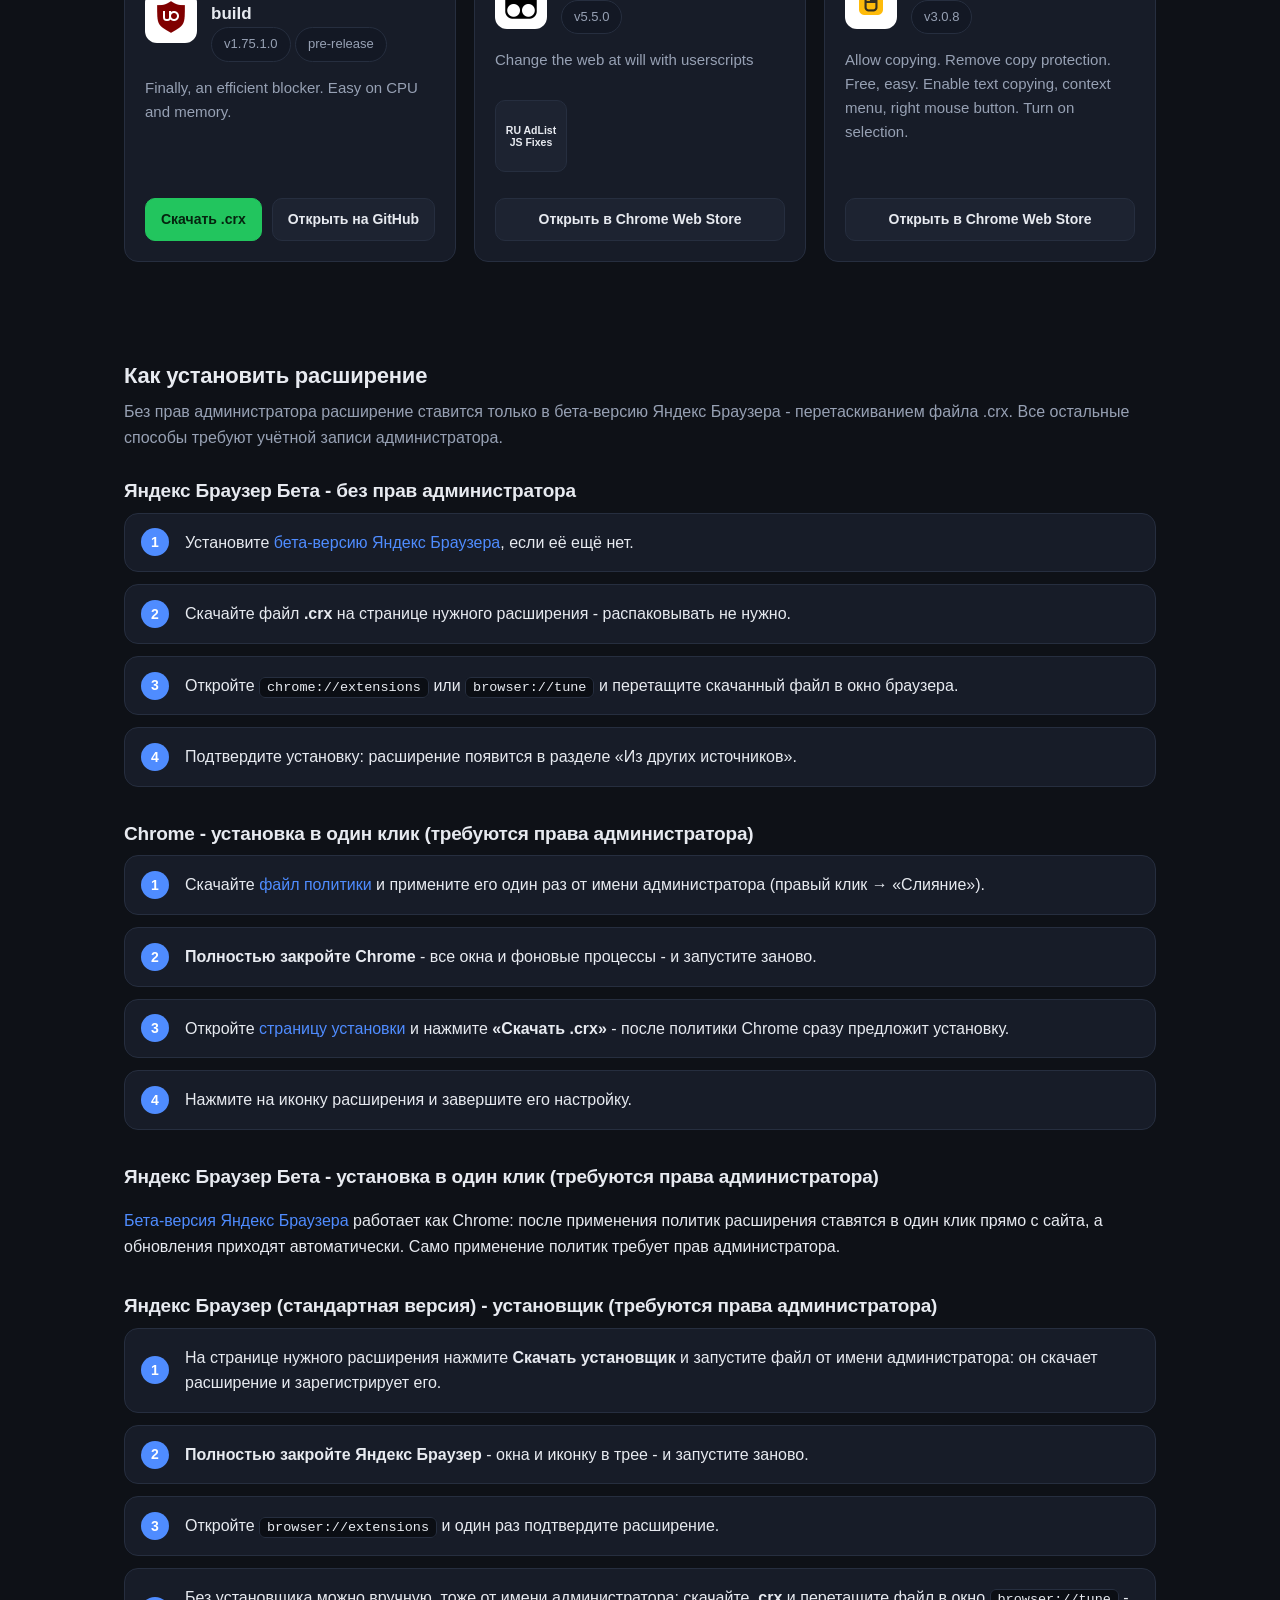
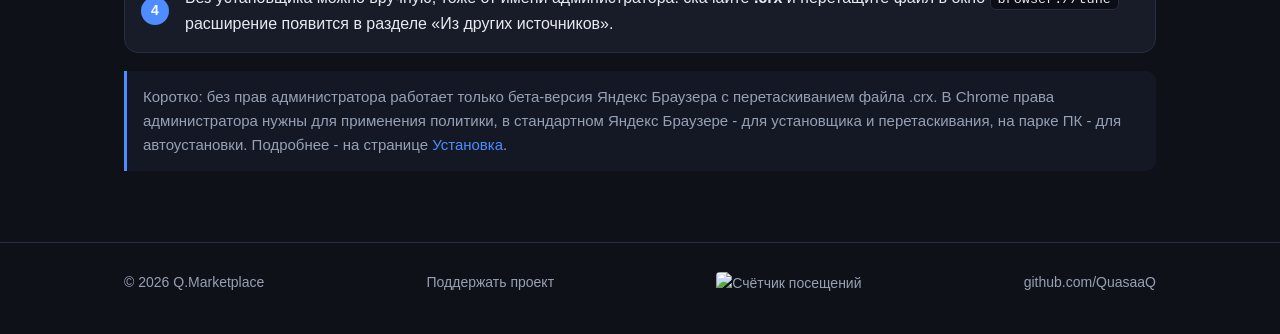
==== commit 32304135: "Publish 2026-09-22 21:00" ====
--- a/index.html
+++ b/index.html
@@ -96,7 +96,7 @@
             <div class="card-icon"><img src="assets/q-proxy.png" alt=""></div>
             <div>
               <h3>Q.Proxy</h3>
-              <span class="badge">v1.4</span>
+              <span class="badge">v1.5</span>
             </div>
           </div>
           <p>Открывает выбранные сайты через ваш прокси, остальные - напрямую: удобный доступ к сервисам ИИ.</p>
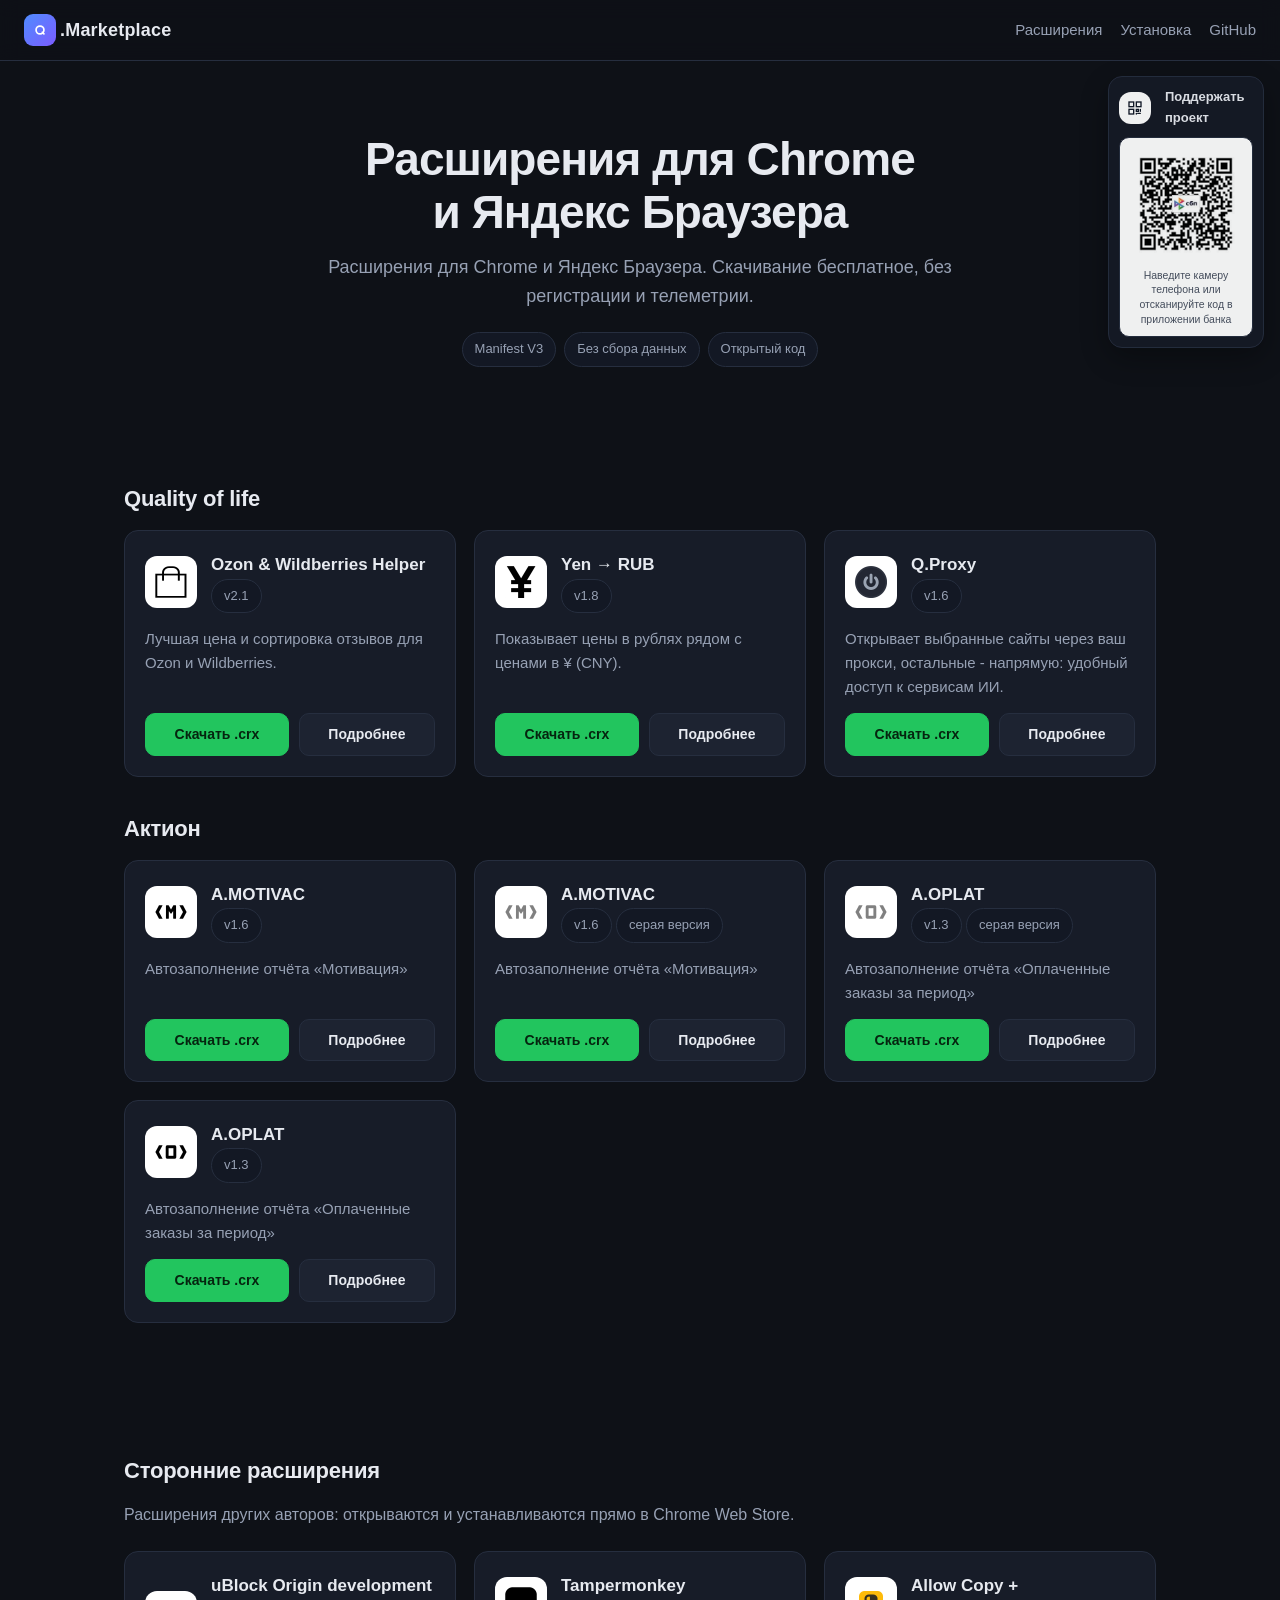
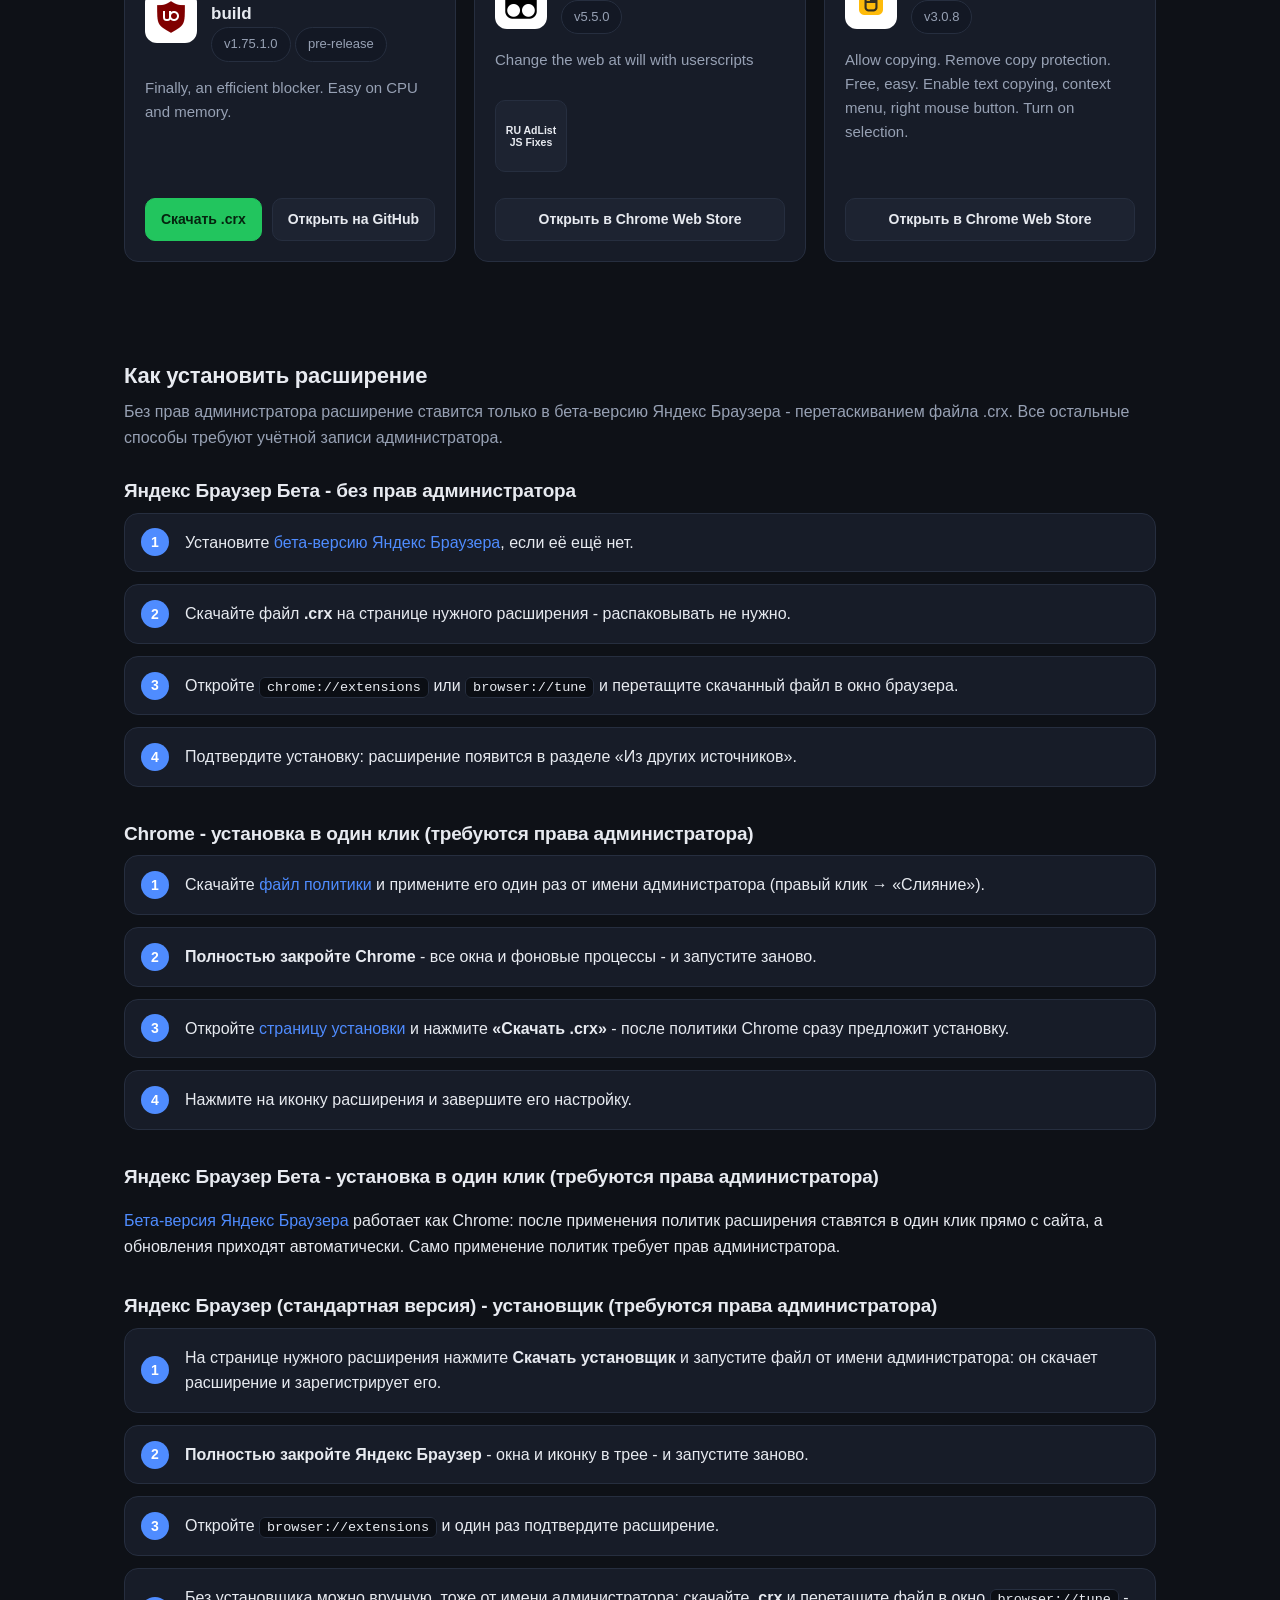
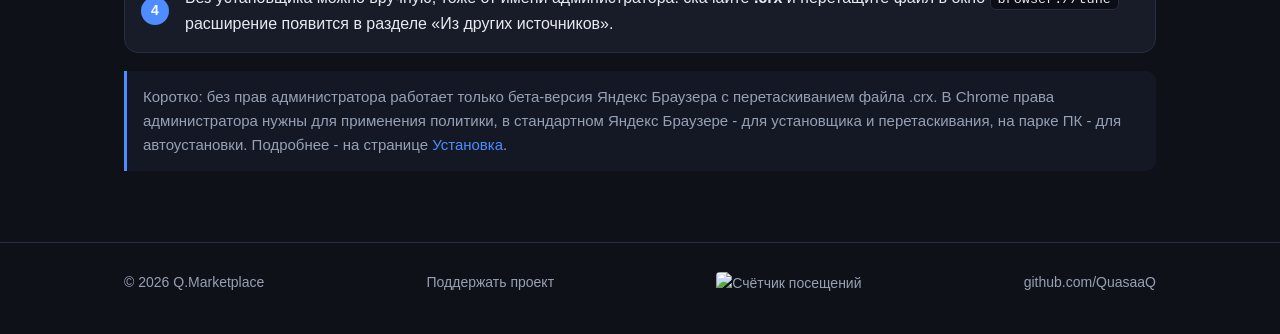
==== commit e26c8240: "Publish 2026-09-22 22:21" ====
--- a/index.html
+++ b/index.html
@@ -96,7 +96,7 @@
             <div class="card-icon"><img src="assets/q-proxy.png" alt=""></div>
             <div>
               <h3>Q.Proxy</h3>
-              <span class="badge">v1.5</span>
+              <span class="badge">v1.6</span>
             </div>
           </div>
           <p>Открывает выбранные сайты через ваш прокси, остальные - напрямую: удобный доступ к сервисам ИИ.</p>
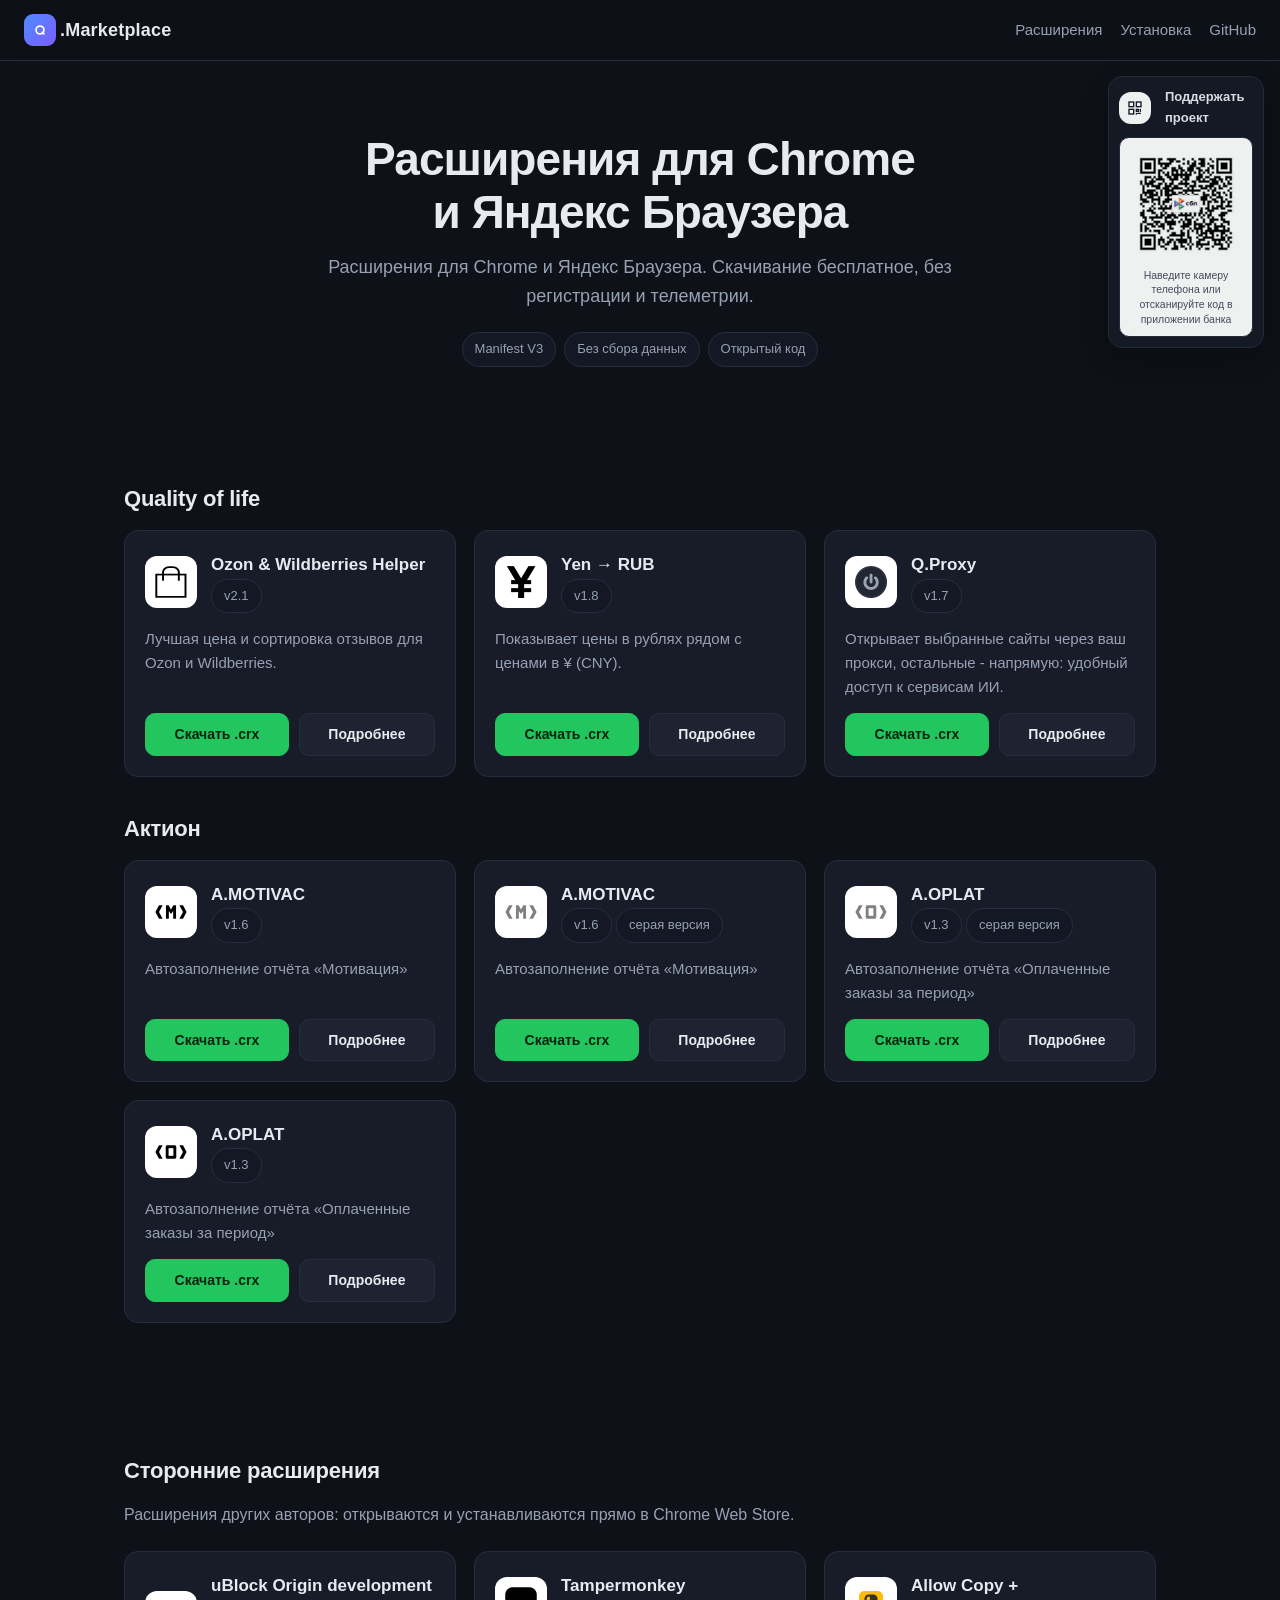
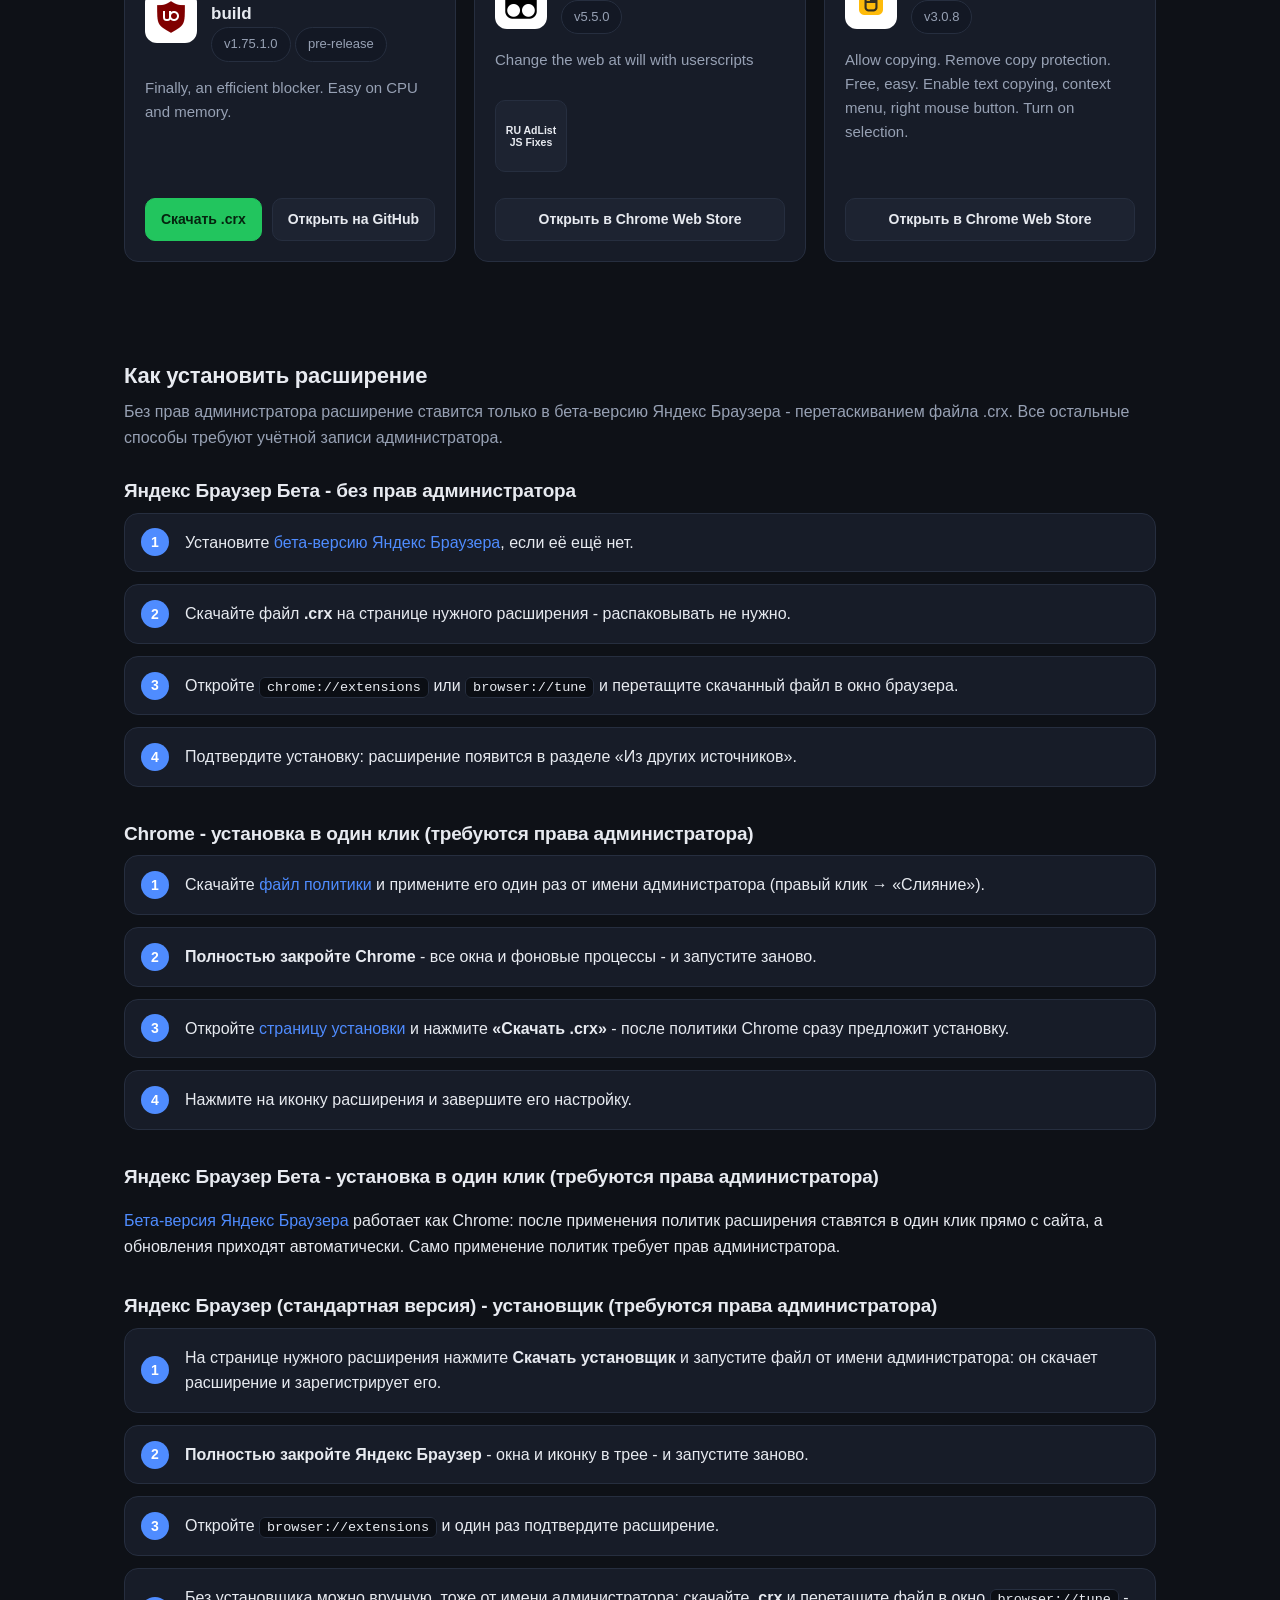
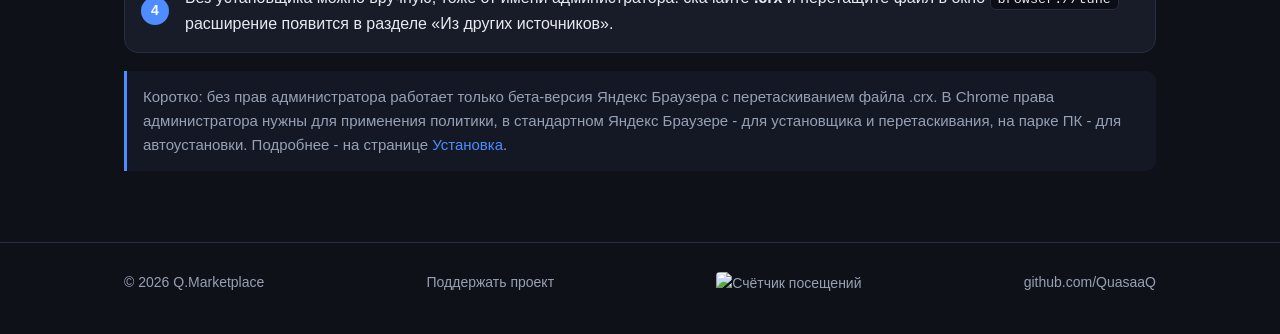
==== commit 6cf48edd: "Publish 2026-09-25 16:58" ====
--- a/index.html
+++ b/index.html
@@ -96,7 +96,7 @@
             <div class="card-icon"><img src="assets/q-proxy.png" alt=""></div>
             <div>
               <h3>Q.Proxy</h3>
-              <span class="badge">v1.6</span>
+              <span class="badge">v1.7</span>
             </div>
           </div>
           <p>Открывает выбранные сайты через ваш прокси, остальные - напрямую: удобный доступ к сервисам ИИ.</p>
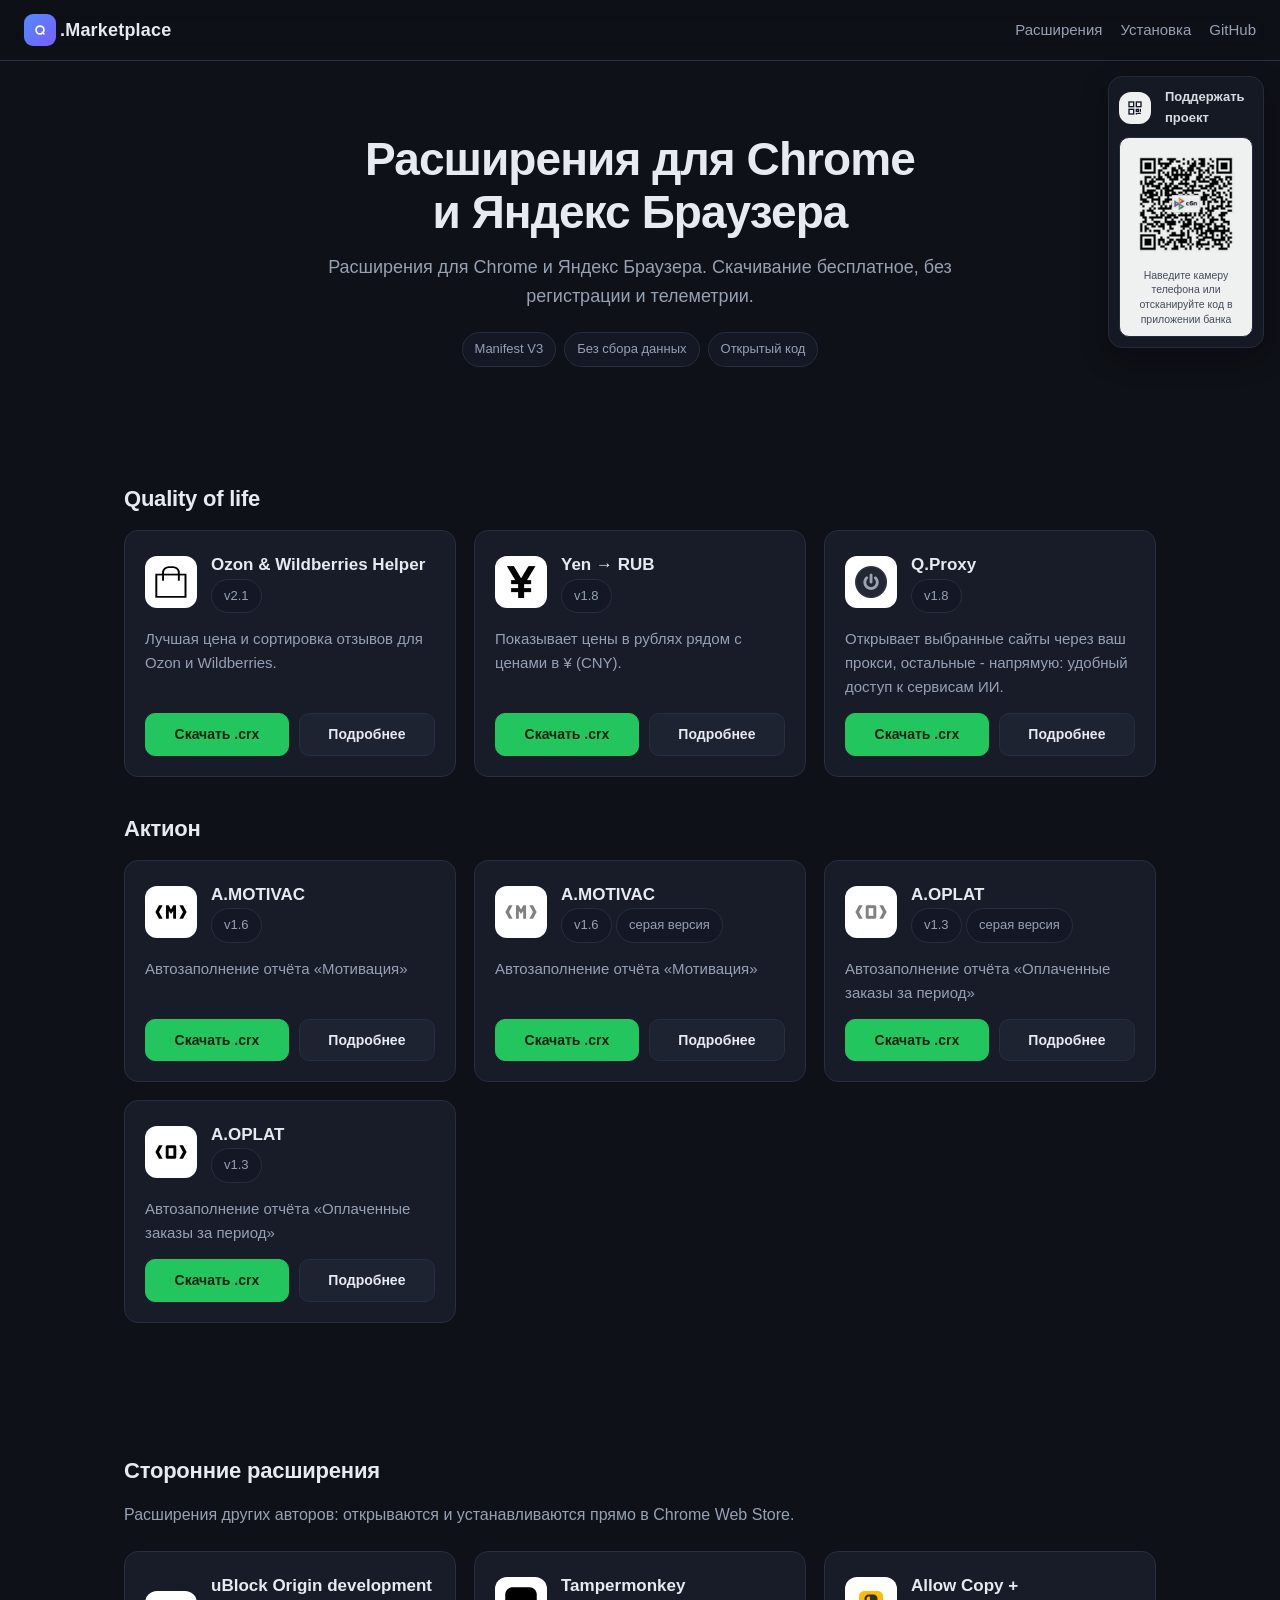
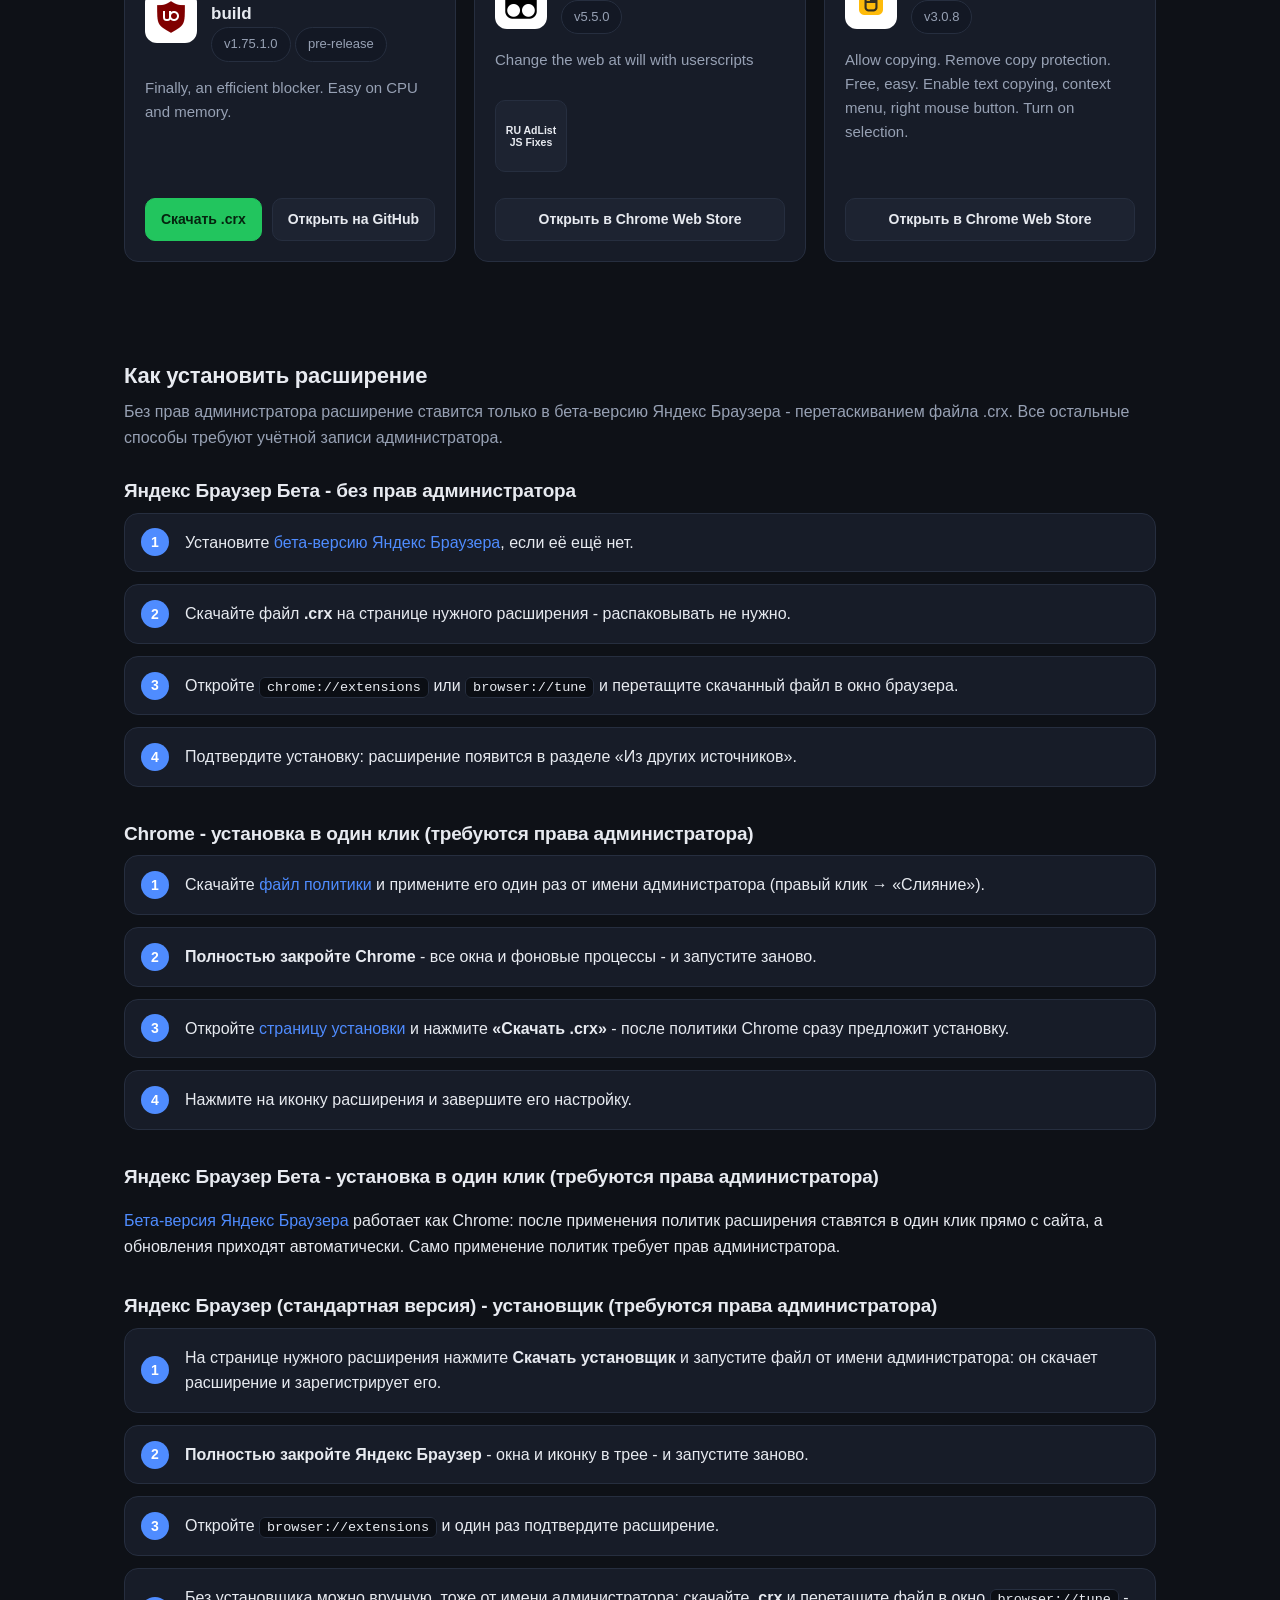
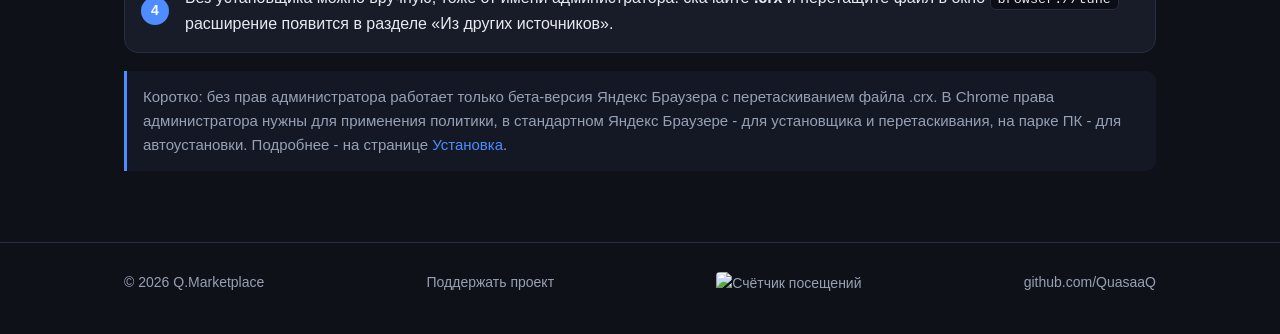
==== commit ca548933: "Publish 2026-09-25 21:38" ====
--- a/index.html
+++ b/index.html
@@ -96,7 +96,7 @@
             <div class="card-icon"><img src="assets/q-proxy.png" alt=""></div>
             <div>
               <h3>Q.Proxy</h3>
-              <span class="badge">v1.7</span>
+              <span class="badge">v1.8</span>
             </div>
           </div>
           <p>Открывает выбранные сайты через ваш прокси, остальные - напрямую: удобный доступ к сервисам ИИ.</p>
--- a/assets/style.css
+++ b/assets/style.css
@@ -264,6 +264,40 @@
   color: #05240f;
 }
 .btn-success:hover { background: #1eb257; border-color: #1eb257; }
+
+/* ---------- Выбор способа установки ---------- */
+
+.choice { margin: 26px 0 8px; }
+.choice__title { color: var(--muted); font-size: 15px; margin: 0 0 12px; }
+
+.choice__buttons { display: flex; flex-wrap: wrap; gap: 14px; }
+
+.btn-choice {
+  flex: 1 1 300px;
+  min-width: 260px;
+  display: flex;
+  flex-direction: column;
+  gap: 6px;
+  text-align: left;
+  padding: 18px 20px;
+  border: 1px solid var(--border);
+  border-radius: var(--radius);
+  background: var(--surface);
+  color: var(--text);
+  font: inherit;
+  cursor: pointer;
+}
+/* Кнопка выбора способа установки - это ссылка, поэтому подчёркивание гасим */
+a.btn-choice { text-decoration: none; }
+.btn-choice:hover { border-color: var(--accent); background: var(--surface-2); text-decoration: none; }
+.btn-choice.is-active { border-color: var(--accent); box-shadow: 0 0 0 2px rgba(79, 140, 255, .25); }
+
+.btn-choice__head { font-size: 17px; font-weight: 700; }
+.btn-choice__sub { color: var(--muted); font-size: 14px; line-height: 1.45; }
+
+.choice__panel { margin-top: 24px; border-top: 1px solid var(--border); padding-top: 4px; }
+.choice__panel[hidden] { display: none; }
+.choice__panel h3 { margin: 26px 0 8px; font-size: 18px; }
 
 /* ---------- Шаги ---------- */
 
